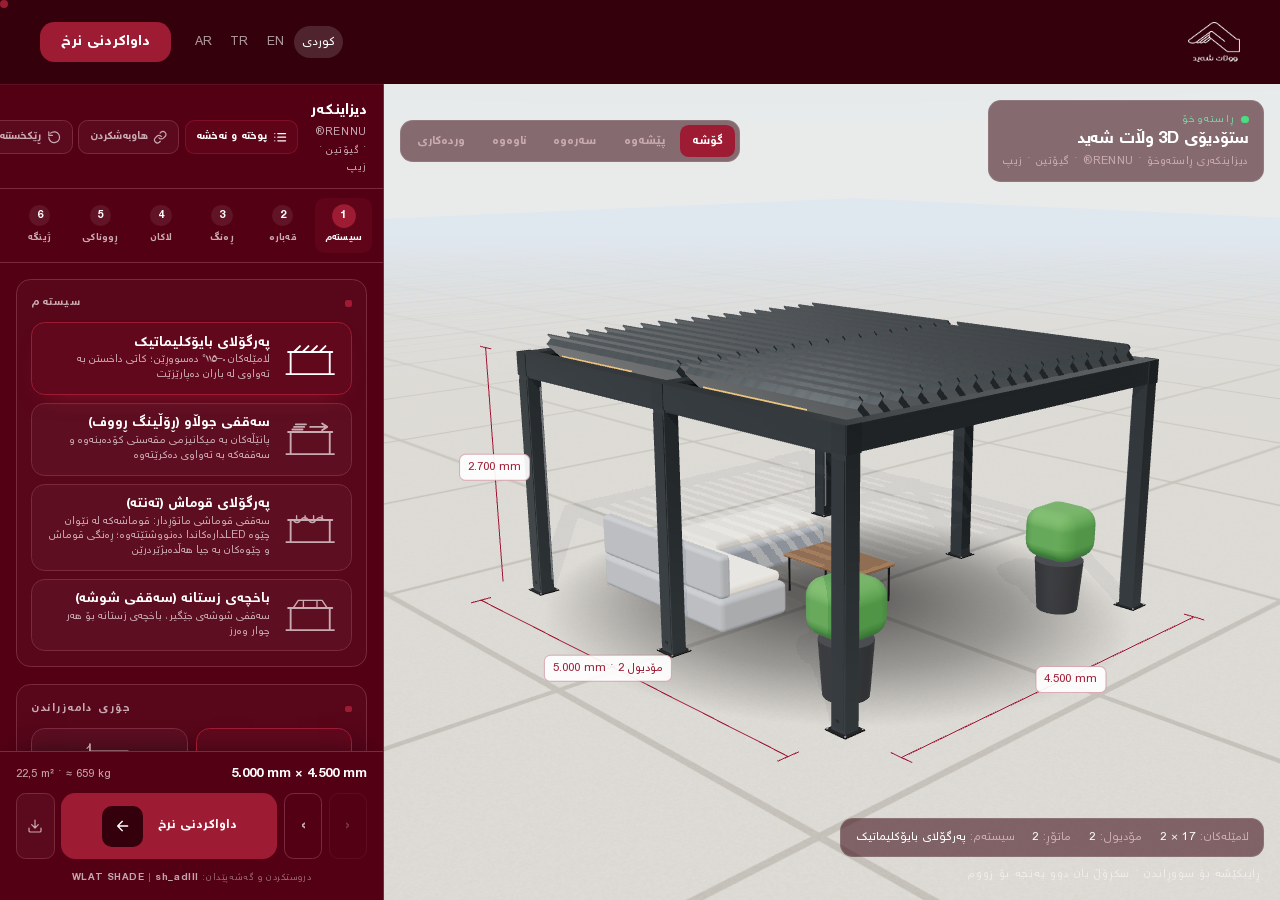
==== 3d-test/index.html @ 134b9c61 "Add /3d-test/, a separate copy of the 3D Studio for trying changes The live studio at /3d/ is left a" ====
<!DOCTYPE html>
<html lang="en" dir="ltr">
    <head>
        <meta charset="utf-8">
        <meta name="viewport" content="width=device-width, initial-scale=1">
        <title>ستۆدیۆی 3D وڵات شەید | WLAT SHADE 3D Studio</title>
        <meta name="description" content="Design your pergola, rolling roof or winter garden live in 3D with WLAT SHADE: choose dimensions, colour and side closures, download the image and request a quote.">
        <meta property="og:type" content="website">
        <meta property="og:site_name" content="WLAT SHADE">
        <meta property="og:title" content="ستۆدیۆی 3D وڵات شەید | WLAT SHADE 3D Studio">
        <meta property="og:description" content="Design your pergola, rolling roof or winter garden live in 3D with WLAT SHADE: choose dimensions, colour and side closures, download the image and request a quote.">
        <meta name="twitter:card" content="summary">
        <link rel="icon" type="image/png" href="./favicon.png">
        <link rel="apple-touch-icon" href="./favicon.png">
        <meta name="robots" content="noindex, nofollow">
        <meta name="theme-color" content="#33000c">
        <script>
            // Language: ?lang= in the URL, then the saved choice, then Kurdish (Sorani) by default.
            (function () {
                var l = null;
                try { l = new URLSearchParams(location.search).get('lang') || localStorage.getItem('shad3d_lang'); } catch (e) {}
                if (['ku', 'en', 'tr', 'ar'].indexOf(l) < 0) l = 'ku';
                window.__lang = l;
                var h = document.documentElement;
                h.lang = { ku: 'ckb', en: 'en', tr: 'tr', ar: 'ar' }[l];
                h.dir = (l === 'ku' || l === 'ar') ? 'rtl' : 'ltr';
            })();
        </script>
        <link rel="preconnect" href="https://fonts.googleapis.com">
        <link rel="preconnect" href="https://fonts.gstatic.com" crossorigin>
        <link rel="stylesheet" href="https://fonts.googleapis.com/css2?family=Vazirmatn:wght@400;500;600;700&amp;display=swap">
        <script>
            document.documentElement.classList.add('js');
            // JS'in ürettiği overlay butonları (lightbox/video) için çeviriler.
            window.uiLabels = {
                "close": "Close",
                "prev": "Previous",
                "next": "Next"
            };
            try {
                if (sessionStorage.getItem('tkn_preloaded'))
                    document.documentElement.classList.add('tkn-seen');
            } catch (e) {}
        </script>
        <link rel="preload" as="style" href="./app-D6Qy8FMo.css"/>
        <link rel="preload" as="style" href="./swiper-BoquALqy.css"/>
        <link rel="modulepreload" as="script" href="./app-Pm6LbogF.js"/>
        <link rel="modulepreload" as="script" href="./motion-B7PB-XZy.js"/>
        <link rel="modulepreload" as="script" href="./swiper-CI083D-Y.js"/>
        <link rel="stylesheet" href="./app-D6Qy8FMo.css" data-navigate-track="reload"/>
        <link rel="stylesheet" href="./swiper-BoquALqy.css" data-navigate-track="reload"/>
        <script type="module" src="./app-Pm6LbogF.js" data-navigate-track="reload"></script>
    </head>
    <body class="antialiased is-app">
        <a href="#main" class="skip-link">Skip to content</a>
        <div class="preloader" aria-hidden="true">
            <div class="preloader__veil"></div>
            <div class="preloader__brand">
                <img src="./logo-white.png" alt="" class="h-12 w-auto" decoding="async" fetchpriority="high">
            </div>
        </div>
        <header class="site-header">
            <div class="container-site">
                <div class="site-header__bar">
                    <a href="./" class="brand flex items-center shrink-0" aria-label="WLAT SHADE">
                        <img src="./logo-white.png" alt="WLAT SHADE" class="h-10 md:h-11 w-auto shrink-0" decoding="async">
                    </a>
                    <div class="flex items-center gap-4">
                        <div class="lang-switch" role="group" aria-label="Language">
                            <a role="button" tabindex="0" data-lang="ku" lang="ckb">کوردی</a>
                            <a role="button" tabindex="0" data-lang="en" lang="en">EN</a>
                            <a role="button" tabindex="0" data-lang="tr" lang="tr">TR</a>
                            <a role="button" tabindex="0" data-lang="ar" lang="ar">AR</a>
                        </div>
                        <a href="https://wa.me/9647701559272" target="_blank" rel="noopener noreferrer" class="btn btn-primary !py-3 !px-5 text-sm whitespace-nowrap" data-magnetic>
                    Request a Quote
                </a>
                    </div>
                </div>
            </div>
        </header>
        <main id="main">
            <section class="studio studio--app dark-section" data-studio3d="studio" data-config='{&quot;labels&quot;:{&quot;system&quot;:&quot;System&quot;,&quot;system_bio&quot;:&quot;Bioclimatic Pergola&quot;,&quot;system_rolling&quot;:&quot;Rolling Roof&quot;,&quot;system_glass&quot;:&quot;Winter Garden (Glass Roof)&quot;,&quot;mount&quot;:&quot;Mounting&quot;,&quot;mount_free&quot;:&quot;Freestanding (4 posts)&quot;,&quot;mount_wall&quot;:&quot;Wall-mounted&quot;,&quot;size&quot;:&quot;Size&quot;,&quot;colour&quot;:&quot;Profile colour (RAL)&quot;,&quot;sides&quot;:&quot;Side closures&quot;,&quot;side_front&quot;:&quot;Front&quot;,&quot;side_back&quot;:&quot;Back&quot;,&quot;side_left&quot;:&quot;Left&quot;,&quot;side_right&quot;:&quot;Right&quot;,&quot;kind_none&quot;:&quot;Open&quot;,&quot;kind_zip&quot;:&quot;Zip screen&quot;,&quot;kind_giy&quot;:&quot;Giyotinyum® Standard&quot;,&quot;kind_giyc&quot;:&quot;Giyotinyum® Wipeable&quot;,&quot;summary_title&quot;:&quot;Project summary and technical drawing&quot;,&quot;on&quot;:&quot;Yes&quot;,&quot;off&quot;:&quot;No&quot;,&quot;modules&quot;:&quot;modules&quot;,&quot;led_perimeter&quot;:&quot;Gutter LED attachment (perimeter / ambient)&quot;,&quot;led_panels&quot;:&quot;Panel edge LED (ceiling)&quot;,&quot;led_posts&quot;:&quot;Post LED (3rd direction)&quot;,&quot;led_giy&quot;:&quot;Giyotinyum top LED&quot;,&quot;led_mode_warm&quot;:&quot;Warm white&quot;,&quot;led_mode_white&quot;:&quot;White&quot;,&quot;led_mode_day&quot;:&quot;Daylight&quot;,&quot;led_mode_rgb&quot;:&quot;RGB cycle&quot;,&quot;led_mode_custom&quot;:&quot;Custom colour&quot;,&quot;comp_post&quot;:&quot;Rennu Column&quot;,&quot;comp_drain&quot;:&quot;hidden water drainage&quot;,&quot;comp_rail&quot;:&quot;Rennu Rail&quot;,&quot;comp_gutter&quot;:&quot;Rennu Gutter + LED attachment&quot;,&quot;comp_panel&quot;:&quot;Rennu Panel&quot;,&quot;comp_panel_sub&quot;:&quot;edge-axis rotation, double skin, edge LED&quot;,&quot;comp_piston&quot;:&quot;Linear piston + T12 timing belt&quot;,&quot;comp_piston_sub&quot;:&quot;95–115° panel angle&quot;,&quot;comp_scissor&quot;:&quot;Scissor linkage + 608 ZZ bearing wheels&quot;,&quot;comp_scissor_sub&quot;:&quot;panels stack on the motor side&quot;,&quot;comp_motor&quot;:&quot;Motor cover · Somfy / Mosel / Cuppon 120 Nm&quot;,&quot;comp_zip&quot;:&quot;Zip screen cassette&quot;,&quot;comp_zip_sub&quot;:&quot;zipped side guides + bottom bar · motorised&quot;,&quot;comp_giy&quot;:&quot;Giyotinyum® Standard&quot;,&quot;comp_giyc&quot;:&quot;Giyotinyum® Wipeable&quot;,&quot;comp_giy_sub&quot;:&quot;inox chain · top motor box · hidden top LED&quot;,&quot;giy_up&quot;:&quot;Stacks at top (standard)&quot;,&quot;giy_down&quot;:&quot;Stacks at bottom (reverse)&quot;,&quot;share_copied&quot;:&quot;Link copied&quot;,&quot;share&quot;:&quot;Share&quot;,&quot;system_pergola&quot;:&quot;Fabric Pergola (Awning)&quot;,&quot;kind_slide&quot;:&quot;Sliding glass&quot;,&quot;panel_sep&quot;:&quot;Separate louvre colour&quot;,&quot;slat_sep&quot;:&quot;Separate batten colour&quot;,&quot;panel_colour&quot;:&quot;Louvre colour (RAL)&quot;,&quot;slat_colour&quot;:&quot;Batten colour (RAL)&quot;,&quot;fabric_colour&quot;:&quot;Fabric colour&quot;,&quot;blades&quot;:&quot;Louvres&quot;,&quot;slats&quot;:&quot;Battens&quot;,&quot;comp_slide&quot;:&quot;Sliding glass system&quot;,&quot;comp_slide_sub&quot;:&quot;multi-track · panels stack to one side&quot;,&quot;comp_slat&quot;:&quot;Thick cornice batten (full LED)&quot;,&quot;comp_slat_sub&quot;:&quot;82 × 60 mm · T10 timing belt · fabric keder&quot;,&quot;comp_fabric&quot;:&quot;Blackout fabric&quot;,&quot;comp_fabric_sub&quot;:&quot;300 g/m² · fire retardant&quot;,&quot;kind_door&quot;:&quot;Glass door&quot;,&quot;comp_door&quot;:&quot;Double-leaf glass door&quot;,&quot;comp_door_sub&quot;:&quot;fixed side lights · opens outward&quot;,&quot;months&quot;:&quot;Jan,Feb,Mar,Apr,May,Jun,Jul,Aug,Sep,Oct,Nov,Dec&quot;,&quot;sun_below&quot;:&quot;below the horizon&quot;,&quot;project_name&quot;:&quot;Project name&quot;,&quot;dims&quot;:&quot;Dimensions&quot;,&quot;area&quot;:&quot;Area&quot;,&quot;plan_title&quot;:&quot;Plan view: tap an edge to cycle open → zip → Giyotinyum → wipeable → sliding glass → glass door; on wide structures each module is set separately.&quot;,&quot;dr_weight&quot;:&quot;Approx. weight&quot;,&quot;dr_same&quot;:&quot;same as frame&quot;,&quot;dr_motor&quot;:&quot;Motor&quot;,&quot;dr_motor_val&quot;:&quot;Somfy / Mosel / Cuppon 120 Nm · remote control&quot;,&quot;dr_plan&quot;:&quot;PLAN · TOP VIEW&quot;,&quot;dr_front&quot;:&quot;FRONT VIEW&quot;,&quot;dr_left&quot;:&quot;LEFT VIEW&quot;,&quot;dr_right&quot;:&quot;RIGHT VIEW&quot;,&quot;dr_project&quot;:&quot;Project&quot;,&quot;dr_date&quot;:&quot;Date&quot;,&quot;dr_code&quot;:&quot;Code&quot;,&quot;dr_note&quot;:&quot;Dimensions in mm. Preliminary design drawing attached to the quotation; not a production drawing.&quot;,&quot;dr_colour_frame&quot;:&quot;Frame colour&quot;,&quot;ctx_lost&quot;:&quot;The 3D view was interrupted; please reload the page.&quot;},&quot;defaults&quot;:{&quot;width&quot;:5,&quot;depth&quot;:4.5,&quot;height&quot;:2.7,&quot;angle&quot;:45},&quot;logo&quot;:&quot;./logo-red.png&quot;,&quot;saveUrl&quot;:&quot;&quot;,&quot;designBase&quot;:&quot;&quot;,&quot;csrf&quot;:&quot;&quot;,&quot;code&quot;:null,&quot;projectName&quot;:null}'>
                <div class="studio__layout">
                    <div class="studio__stage">
                        <div class="studio__canvas" data-studio-canvas data-lenis-prevent></div>
                        <div class="studio__loader" aria-hidden="true">
                            <span class="studio__loader-ring"></span>
                            <span>Preparing the 3D scene…</span>
                        </div>
                        <div class="studio__hud studio__hud--top">
                            <div class="studio__title">
                                <span class="studio__live">
                                    <i></i>Real-time
                                </span>
                                <h1>WLAT SHADE 3D Studio</h1>
                                <p>Live configurator · RENNU® · Giyotinyum® · Zip</p>
                            </div>
                            <div class="studio__views" role="group" aria-label="Kamera">
                                <button type="button" data-view="corner" class="is-active">Corner</button>
                                <button type="button" data-view="front">Front</button>
                                <button type="button" data-view="top">Top</button>
                                <button type="button" data-view="inside">Inside</button>
                                <button type="button" data-view="detail">Detail</button>
                            </div>
                        </div>
                        <div class="studio__hud studio__hud--bottom">
                            <div class="studio__readout mono-data">
                                <span>
                                    <span data-out="blades_label">Louvres</span>: <b data-out="blades">—</b>
                                </span>
                                <span>
                                    modules: <b data-out="modules">—</b>
                                </span>
                                <span>
                                    Motors: <b data-out="motors">—</b>
                                </span>
                                <span>
                                    System: <b data-out="system">—</b>
                                </span>
                            </div>
                            <p class="studio__hint">Drag to rotate · scroll or pinch to zoom</p>
                        </div>
                    </div>
                    <form class="studio__panel panel" data-studio-form data-lenis-prevent onsubmit="return false">
                        <header class="panel__head">
                            <div class="panel__brand">
                                <b>Configurator</b>
                                <span>RENNU® · Giyotinyum® · Zip</span>
                            </div>
                            <div class="panel__tools">
                                <button type="button" class="panel__tool panel__tool--accent" data-summary title="Project summary and technical drawing">
                                    <svg viewBox="0 0 24 24" fill="none" stroke="currentColor" stroke-width="2" stroke-linecap="round" stroke-linejoin="round" aria-hidden="true">
                                        <path d="M8 6h13M8 12h13M8 18h13"/>
                                        <path d="M3 6h.01M3 12h.01M3 18h.01"/>
                                    </svg>
                                    <span>Summary</span>
                                </button>
                                <button type="button" class="panel__tool" data-share title="Share">
                                    <svg viewBox="0 0 24 24" fill="none" stroke="currentColor" stroke-width="2" stroke-linecap="round" stroke-linejoin="round" aria-hidden="true">
                                        <path d="M10 13a5 5 0 0 0 7.5.5l3-3a5 5 0 0 0-7-7l-1.7 1.7"/>
                                        <path d="M14 11a5 5 0 0 0-7.5-.5l-3 3a5 5 0 0 0 7 7l1.7-1.7"/>
                                    </svg>
                                    <span data-share-label>Share</span>
                                </button>
                                <button type="button" class="panel__tool" data-reset title="Reset">
                                    <svg viewBox="0 0 24 24" fill="none" stroke="currentColor" stroke-width="2" stroke-linecap="round" stroke-linejoin="round" aria-hidden="true">
                                        <path d="M3 12a9 9 0 1 0 3-6.7"/>
                                        <path d="M3 3v6h6"/>
                                    </svg>
                                    <span>Reset</span>
                                </button>
                            </div>
                        </header>
                        <nav class="panel__tabs" role="tablist" aria-label="Step">
                            <button type="button" role="tab" data-tab="system" class="is-active" aria-selected="true">
                                <i>1</i>System
                            </button>
                            <button type="button" role="tab" data-tab="size" class="" aria-selected="false">
                                <i>2</i>Size
                            </button>
                            <button type="button" role="tab" data-tab="colour" class="" aria-selected="false">
                                <i>3</i>Colour
                            </button>
                            <button type="button" role="tab" data-tab="sides" class="" aria-selected="false">
                                <i>4</i>Sides
                            </button>
                            <button type="button" role="tab" data-tab="light" class="" aria-selected="false">
                                <i>5</i>Light
                            </button>
                            <button type="button" role="tab" data-tab="scene" class="" aria-selected="false">
                                <i>6</i>Scene
                            </button>
                        </nav>
                        <div class="panel__body" data-lenis-prevent>
                            <section class="panel__tab is-active" data-tab-panel="system">
                                <div class="panel__section">
                                    <h2 class="panel__h">System</h2>
                                    <div class="syscards" role="radiogroup">
                                        <label class="syscard">
                                            <input type="radio" name="system" value="bio" checked>
                                            <svg viewBox="0 0 64 48" fill="none" stroke="currentColor" stroke-width="2.2" stroke-linecap="round" stroke-linejoin="round" aria-hidden="true">
                                                <path d="M4 42h56M9 42V16M55 42V16M6 16h52"/>
                                                <path d="M13 16l7-7M23 16l7-7M33 16l7-7M43 16l7-7"/>
                                            </svg>
                                            <span>
                                                <b>Bioclimatic Pergola</b>
                                                <small>Louvres rotate 0–115°; full rain protection when closed</small>
                                            </span>
                                        </label>
                                        <label class="syscard">
                                            <input type="radio" name="system" value="rolling">
                                            <svg viewBox="0 0 64 48" fill="none" stroke="currentColor" stroke-width="2.2" stroke-linecap="round" stroke-linejoin="round" aria-hidden="true">
                                                <path d="M4 42h56M9 42V16M55 42V16M6 16h52"/>
                                                <path d="M11 13h12M13 10h12M15 7h12"/>
                                                <path d="M32 10h20M46 6l6 4-6 4"/>
                                            </svg>
                                            <span>
                                                <b>Rolling Roof</b>
                                                <small>Panels stack with a scissor linkage, roof opens fully</small>
                                            </span>
                                        </label>
                                        <label class="syscard">
                                            <input type="radio" name="system" value="pergola">
                                            <svg viewBox="0 0 64 48" fill="none" stroke="currentColor" stroke-width="2.2" stroke-linecap="round" stroke-linejoin="round" aria-hidden="true">
                                                <path d="M4 42h56M9 42V16M55 42V16M6 16h52"/>
                                                <path d="M12 16c3 4 6 4 9 0s6-4 9 0 6 4 9 0 6-4 9 0" stroke-width="1.8"/>
                                                <path d="M16 11v5M26 11v5M36 11v5M46 11v5" stroke-width="1.6"/>
                                            </svg>
                                            <span>
                                                <b>Fabric Pergola (Awning)</b>
                                                <small>Motorised fabric roof: the fabric folds between LED cornice battens; fabric and batten colours chosen separately</small>
                                            </span>
                                        </label>
                                        <label class="syscard">
                                            <input type="radio" name="system" value="glass">
                                            <svg viewBox="0 0 64 48" fill="none" stroke="currentColor" stroke-width="2.2" stroke-linecap="round" stroke-linejoin="round" aria-hidden="true">
                                                <path d="M4 42h56M9 42V16M55 42V16M6 16h52"/>
                                                <path d="M12 16l6-9h28l6 9M24 7v9M40 7v9" stroke-width="1.6"/>
                                            </svg>
                                            <span>
                                                <b>Winter Garden (Glass Roof)</b>
                                                <small>Fixed glass roof, four-season winter garden</small>
                                            </span>
                                        </label>
                                    </div>
                                </div>
                                <div class="panel__section">
                                    <h2 class="panel__h">Mounting</h2>
                                    <div class="syscards syscards--2" role="radiogroup">
                                        <label class="syscard">
                                            <input type="radio" name="mount" value="free" checked>
                                            <svg viewBox="0 0 64 48" fill="none" stroke="currentColor" stroke-width="2.2" stroke-linecap="round" aria-hidden="true">
                                                <path d="M6 14h52M10 42V14M22 42V14M42 42V14M54 42V14"/>
                                            </svg>
                                            <span>
                                                <b>Freestanding (4 posts)</b>
                                                <small>Freestanding, 4 posts per module</small>
                                            </span>
                                        </label>
                                        <label class="syscard">
                                            <input type="radio" name="mount" value="wall">
                                            <svg viewBox="0 0 64 48" fill="none" stroke="currentColor" stroke-width="2.2" stroke-linecap="round" aria-hidden="true">
                                                <path d="M6 46V4M6 14h52M24 42V14M54 42V14"/>
                                                <path d="M2 10l4-4M2 20l4-4M2 30l4-4M2 40l4-4" stroke-width="1.4"/>
                                            </svg>
                                            <span>
                                                <b>Wall-mounted</b>
                                                <small>Rear edge fixed to the wall, front posts only</small>
                                            </span>
                                        </label>
                                    </div>
                                </div>
                            </section>
                            <section class="panel__tab" data-tab-panel="size">
                                <div class="panel__section">
                                    <h2 class="panel__h">Quick sizes</h2>
                                    <div class="chips">
                                        <button type="button" class="chip-btn" data-preset="4000x3000">4,0 × 3,0 m</button>
                                        <button type="button" class="chip-btn" data-preset="5000x4000">5,0 × 4,0 m</button>
                                        <button type="button" class="chip-btn" data-preset="6000x4500">6,0 × 4,5 m</button>
                                        <button type="button" class="chip-btn" data-preset="8000x5000">8,0 × 5,0 m</button>
                                        <button type="button" class="chip-btn" data-preset="12000x7000">12,0 × 7,0 m</button>
                                    </div>
                                </div>
                                <div class="panel__section">
                                    <h2 class="panel__h">Dimensions</h2>
                                    <div class="studio__slider">
                                        <div class="studio__slider-head">
                                            <label for="st-width">Width</label>
                                            <span class="studio__num">
                                                <input type="number" data-num="width" min="2000" max="12000" step="10" value="5000" inputmode="numeric" aria-label="Width (mm)">
                                                <i>mm</i>
                                            </span>
                                        </div>
                                        <input type="range" id="st-width" name="width" min="2000" max="12000" step="10" value="5000">
                                        <span class="studio__limits mono-data" aria-hidden="true">
                                            <span>2000</span>
                                            <span>12000</span>
                                        </span>
                                    </div>
                                    <div class="studio__slider">
                                        <div class="studio__slider-head">
                                            <label for="st-depth">Projection</label>
                                            <span class="studio__num">
                                                <input type="number" data-num="depth" min="2000" max="7600" step="10" value="4500" inputmode="numeric" aria-label="Projection (mm)">
                                                <i>mm</i>
                                            </span>
                                        </div>
                                        <input type="range" id="st-depth" name="depth" min="2000" max="7600" step="10" value="4500">
                                        <span class="studio__limits mono-data" aria-hidden="true">
                                            <span>2000</span>
                                            <span>7600</span>
                                        </span>
                                    </div>
                                    <div class="studio__slider">
                                        <div class="studio__slider-head">
                                            <label for="st-height">Height</label>
                                            <span class="studio__num">
                                                <input type="number" data-num="height" min="2200" max="4000" step="10" value="2700" inputmode="numeric" aria-label="Height (mm)">
                                                <i>mm</i>
                                            </span>
                                        </div>
                                        <input type="range" id="st-height" name="height" min="2200" max="4000" step="10" value="2700">
                                        <span class="studio__limits mono-data" aria-hidden="true">
                                            <span>2200</span>
                                            <span>4000</span>
                                        </span>
                                    </div>
                                    <p class="studio__note">Drag or type the size in millimetres; values snap to 10 mm steps. 1 module = max. 4000 mm front; wider sizes add an intermediate rail and post automatically.</p>
                                </div>
                                <div class="panel__section" data-only="bio rolling pergola">
                                    <h2 class="panel__h">Roof</h2>
                                    <div class="studio__slider" data-only="bio">
                                        <div class="studio__slider-head">
                                            <label for="st-angle">Louvre angle</label>
                                            <b class="mono-data text-(--color-brand)" data-out="angle">45°</b>
                                        </div>
                                        <input type="range" id="st-angle" name="angle" min="0" max="115" step="1" value="45">
                                        <span class="studio__limits mono-data" aria-hidden="true">
                                            <span>0°</span>
                                            <span>115°</span>
                                        </span>
                                    </div>
                                    <div class="studio__slider" data-only="rolling pergola" hidden>
                                        <div class="studio__slider-head">
                                            <label for="st-open">Roof opening</label>
                                            <b class="mono-data text-(--color-brand)" data-out="open">35%</b>
                                        </div>
                                        <input type="range" id="st-open" name="open" min="0" max="100" step="1" value="35">
                                        <span class="studio__limits mono-data" aria-hidden="true">
                                            <span>0%</span>
                                            <span>100%</span>
                                        </span>
                                    </div>
                                    <div class="chips">
                                        <button type="button" class="chip-btn" data-roof="open">Open roof</button>
                                        <button type="button" class="chip-btn" data-roof="close">Close roof</button>
                                    </div>
                                </div>
                            </section>
                            <section class="panel__tab" data-tab-panel="colour">
                                <div class="panel__section">
                                    <h2 class="panel__h">
                                        Profile colour (RAL) <b class="mono-data font-normal text-(--color-cloud)" data-out="colour">RAL 7016</b>
                                    </h2>
                                    <div class="swatches swatches--named" role="radiogroup">
                                        <label class="swatch " title="RAL 7016 · Antrasit">
                                            <input type="radio" name="colour" value="RAL 7016" data-hex="#383e42" checked>
                                            <span style="--sw: #383e42"></span>
                                            <small>RAL 7016</small>
                                        </label>
                                        <label class="swatch " title="RAL 9005 · Siyah">
                                            <input type="radio" name="colour" value="RAL 9005" data-hex="#101113">
                                            <span style="--sw: #101113"></span>
                                            <small>RAL 9005</small>
                                        </label>
                                        <label class="swatch " title="RAL 9016 · Beyaz">
                                            <input type="radio" name="colour" value="RAL 9016" data-hex="#f1f0ea">
                                            <span style="--sw: #f1f0ea"></span>
                                            <small>RAL 9016</small>
                                        </label>
                                        <label class="swatch " title="RAL 9006 · Gümüş">
                                            <input type="radio" name="colour" value="RAL 9006" data-hex="#a7aaa9">
                                            <span style="--sw: #a7aaa9"></span>
                                            <small>RAL 9006</small>
                                        </label>
                                        <label class="swatch " title="RAL 7035 · Açık gri">
                                            <input type="radio" name="colour" value="RAL 7035" data-hex="#c9cbc8">
                                            <span style="--sw: #c9cbc8"></span>
                                            <small>RAL 7035</small>
                                        </label>
                                        <label class="swatch " title="RAL 8017 · Kahve">
                                            <input type="radio" name="colour" value="RAL 8017" data-hex="#46322d">
                                            <span style="--sw: #46322d"></span>
                                            <small>RAL 8017</small>
                                        </label>
                                        <label class="swatch " title="RAL 1013 · Krem">
                                            <input type="radio" name="colour" value="RAL 1013" data-hex="#e6dcc6">
                                            <span style="--sw: #e6dcc6"></span>
                                            <small>RAL 1013</small>
                                        </label>
                                        <label class="swatch " title="RAL 6005 · Yeşil">
                                            <input type="radio" name="colour" value="RAL 6005" data-hex="#12452f">
                                            <span style="--sw: #12452f"></span>
                                            <small>RAL 6005</small>
                                        </label>
                                        <label class="swatch " title="RAL 3004 · Bordo">
                                            <input type="radio" name="colour" value="RAL 3004" data-hex="#6c1f26">
                                            <span style="--sw: #6c1f26"></span>
                                            <small>RAL 3004</small>
                                        </label>
                                        <label class="swatch " title="RAL 5010 · Lacivert">
                                            <input type="radio" name="colour" value="RAL 5010" data-hex="#0f2b4e">
                                            <span style="--sw: #0f2b4e"></span>
                                            <small>RAL 5010</small>
                                        </label>
                                        <label class="swatch " title="RAL 7024 · Grafit">
                                            <input type="radio" name="colour" value="RAL 7024" data-hex="#474a51">
                                            <span style="--sw: #474a51"></span>
                                            <small>RAL 7024</small>
                                        </label>
                                        <label class="swatch swatch--wood" title="Ahşap · Ahşap doku">
                                            <input type="radio" name="colour" value="Ahşap" data-hex="#8a5a2b">
                                            <span style="--sw: #8a5a2b"></span>
                                            <small>Ahşap</small>
                                        </label>
                                    </div>
                                    <p class="studio__note">All RAL colours and wood effect are applied as electrostatic powder coating (min. 60 µm).</p>
                                </div>
                                <div class="panel__section" data-only="bio rolling pergola">
                                    <label class="lightrow lightrow--sep">
                                        <svg viewBox="0 0 24 24" fill="none" stroke="currentColor" stroke-width="2" stroke-linecap="round" stroke-linejoin="round" aria-hidden="true">
                                            <rect x="3" y="4" width="18" height="16" rx="2"/>
                                            <path d="M3 10h18M3 15h18"/>
                                        </svg>
                                        <span data-label-panelsep>Separate louvre colour</span>
                                        <span class="toggle">
                                            <input type="checkbox" name="panel_sep">
                                            <i></i>
                                        </span>
                                    </label>
                                    <div class="panel__sub" data-if-panelsep hidden>
                                        <h2 class="panel__h">
                                            <span data-label-panel>Louvre colour (RAL)</span>
                                            <b class="mono-data font-normal text-(--color-cloud)" data-out="panel_colour">RAL 7016</b>
                                        </h2>
                                        <div class="swatches swatches--named" role="radiogroup">
                                            <label class="swatch " title="RAL 7016 · Antrasit">
                                                <input type="radio" name="panel_colour" value="RAL 7016" data-hex="#383e42" checked>
                                                <span style="--sw: #383e42"></span>
                                                <small>RAL 7016</small>
                                            </label>
                                            <label class="swatch " title="RAL 9005 · Siyah">
                                                <input type="radio" name="panel_colour" value="RAL 9005" data-hex="#101113">
                                                <span style="--sw: #101113"></span>
                                                <small>RAL 9005</small>
                                            </label>
                                            <label class="swatch " title="RAL 9016 · Beyaz">
                                                <input type="radio" name="panel_colour" value="RAL 9016" data-hex="#f1f0ea">
                                                <span style="--sw: #f1f0ea"></span>
                                                <small>RAL 9016</small>
                                            </label>
                                            <label class="swatch " title="RAL 9006 · Gümüş">
                                                <input type="radio" name="panel_colour" value="RAL 9006" data-hex="#a7aaa9">
                                                <span style="--sw: #a7aaa9"></span>
                                                <small>RAL 9006</small>
                                            </label>
                                            <label class="swatch " title="RAL 7035 · Açık gri">
                                                <input type="radio" name="panel_colour" value="RAL 7035" data-hex="#c9cbc8">
                                                <span style="--sw: #c9cbc8"></span>
                                                <small>RAL 7035</small>
                                            </label>
                                            <label class="swatch " title="RAL 8017 · Kahve">
                                                <input type="radio" name="panel_colour" value="RAL 8017" data-hex="#46322d">
                                                <span style="--sw: #46322d"></span>
                                                <small>RAL 8017</small>
                                            </label>
                                            <label class="swatch " title="RAL 1013 · Krem">
                                                <input type="radio" name="panel_colour" value="RAL 1013" data-hex="#e6dcc6">
                                                <span style="--sw: #e6dcc6"></span>
                                                <small>RAL 1013</small>
                                            </label>
                                            <label class="swatch " title="RAL 6005 · Yeşil">
                                                <input type="radio" name="panel_colour" value="RAL 6005" data-hex="#12452f">
                                                <span style="--sw: #12452f"></span>
                                                <small>RAL 6005</small>
                                            </label>
                                            <label class="swatch " title="RAL 3004 · Bordo">
                                                <input type="radio" name="panel_colour" value="RAL 3004" data-hex="#6c1f26">
                                                <span style="--sw: #6c1f26"></span>
                                                <small>RAL 3004</small>
                                            </label>
                                            <label class="swatch " title="RAL 5010 · Lacivert">
                                                <input type="radio" name="panel_colour" value="RAL 5010" data-hex="#0f2b4e">
                                                <span style="--sw: #0f2b4e"></span>
                                                <small>RAL 5010</small>
                                            </label>
                                            <label class="swatch " title="RAL 7024 · Grafit">
                                                <input type="radio" name="panel_colour" value="RAL 7024" data-hex="#474a51">
                                                <span style="--sw: #474a51"></span>
                                                <small>RAL 7024</small>
                                            </label>
                                            <label class="swatch swatch--wood" title="Ahşap · Ahşap doku">
                                                <input type="radio" name="panel_colour" value="Ahşap" data-hex="#8a5a2b">
                                                <span style="--sw: #8a5a2b"></span>
                                                <small>Ahşap</small>
                                            </label>
                                        </div>
                                        <p class="studio__note">When on, frame and louvres are coated in different colours, e.g. a black frame with white or cream louvres.</p>
                                    </div>
                                </div>
                                <div class="panel__section" data-only="pergola" hidden>
                                    <h2 class="panel__h">
                                        Fabric colour <b class="mono-data font-normal text-(--color-cloud)" data-out="fabric_colour">Krem</b>
                                    </h2>
                                    <div class="swatches swatches--named swatches--fabric" role="radiogroup">
                                        <label class="swatch" title="Krem">
                                            <input type="radio" name="fabric" value="Krem" data-hex="#e9e1cf" checked>
                                            <span style="--sw: #e9e1cf"></span>
                                            <small>Krem</small>
                                        </label>
                                        <label class="swatch" title="Beyaz">
                                            <input type="radio" name="fabric" value="Beyaz" data-hex="#f3f2ee">
                                            <span style="--sw: #f3f2ee"></span>
                                            <small>Beyaz</small>
                                        </label>
                                        <label class="swatch" title="Bej">
                                            <input type="radio" name="fabric" value="Bej" data-hex="#d8c9a6">
                                            <span style="--sw: #d8c9a6"></span>
                                            <small>Bej</small>
                                        </label>
                                        <label class="swatch" title="Gri">
                                            <input type="radio" name="fabric" value="Gri" data-hex="#a3a7ac">
                                            <span style="--sw: #a3a7ac"></span>
                                            <small>Gri</small>
                                        </label>
                                        <label class="swatch" title="Antrasit">
                                            <input type="radio" name="fabric" value="Antrasit" data-hex="#4b5058">
                                            <span style="--sw: #4b5058"></span>
                                            <small>Antrasit</small>
                                        </label>
                                        <label class="swatch" title="Siyah">
                                            <input type="radio" name="fabric" value="Siyah" data-hex="#202326">
                                            <span style="--sw: #202326"></span>
                                            <small>Siyah</small>
                                        </label>
                                        <label class="swatch" title="Bordo">
                                            <input type="radio" name="fabric" value="Bordo" data-hex="#7b2733">
                                            <span style="--sw: #7b2733"></span>
                                            <small>Bordo</small>
                                        </label>
                                        <label class="swatch" title="Lacivert">
                                            <input type="radio" name="fabric" value="Lacivert" data-hex="#1f3a5f">
                                            <span style="--sw: #1f3a5f"></span>
                                            <small>Lacivert</small>
                                        </label>
                                        <label class="swatch" title="Yeşil">
                                            <input type="radio" name="fabric" value="Yeşil" data-hex="#355f47">
                                            <span style="--sw: #355f47"></span>
                                            <small>Yeşil</small>
                                        </label>
                                        <label class="swatch" title="Kahve">
                                            <input type="radio" name="fabric" value="Kahve" data-hex="#5b4334">
                                            <span style="--sw: #5b4334"></span>
                                            <small>Kahve</small>
                                        </label>
                                    </div>
                                    <p class="studio__note">Blackout fabric: 300 g/m², fire retardant (FR), 2800 mm width; held in the cornice battens by keder.</p>
                                </div>
                            </section>
                            <section class="panel__tab" data-tab-panel="sides">
                                <div class="panel__section">
                                    <h2 class="panel__h">Side closures</h2>
                                    <p class="studio__note !mt-0">Plan view: tap an edge to cycle open → zip → Giyotinyum → wipeable → sliding glass → glass door; on wide structures each module is set separately.</p>
                                    <div class="plan" aria-label="Plan view: tap an edge to cycle open → zip → Giyotinyum → wipeable → sliding glass → glass door; on wide structures each module is set separately.">
                                        <div class="plan__box">
                                            <span data-out="system">—</span>
                                        </div>
                                        <div class="plan__edge plan__edge--back" data-plan-edge="back"></div>
                                        <div class="plan__edge plan__edge--left" data-plan-edge="left"></div>
                                        <div class="plan__edge plan__edge--right" data-plan-edge="right"></div>
                                        <div class="plan__edge plan__edge--front" data-plan-edge="front"></div>
                                    </div>
                                    <div class="plan__legend">
                                        <span class="k-none">Open</span>
                                        <span class="k-zip">Zip screen</span>
                                        <span class="k-giy">Giyotinyum® Standard</span>
                                        <span class="k-giyc">Giyotinyum® Wipeable</span>
                                        <span class="k-slide">Sliding glass</span>
                                        <span class="k-door">Glass door</span>
                                    </div>
                                    <div class="chips mt-2">
                                        <button type="button" class="chip-btn" data-sides-all="zip">All zip</button>
                                        <button type="button" class="chip-btn" data-sides-all="giy">All glass</button>
                                        <button type="button" class="chip-btn" data-sides-all="slide">All sliding glass</button>
                                        <button type="button" class="chip-btn" data-sides-all="none">Remove all</button>
                                    </div>
                                </div>
                                <div class="panel__section" data-if-giy hidden>
                                    <h2 class="panel__h">Guillotine stacking</h2>
                                    <div class="seg-grid seg-grid--2" role="radiogroup">
                                        <label class="seg">
                                            <input type="radio" name="giy_dir" value="up" checked>
                                            <span>Stacks at top (standard)</span>
                                        </label>
                                        <label class="seg">
                                            <input type="radio" name="giy_dir" value="down">
                                            <span>Stacks at bottom (reverse)</span>
                                        </label>
                                    </div>
                                </div>
                                <div class="panel__section" data-if-sides hidden>
                                    <div class="studio__slider">
                                        <div class="studio__slider-head">
                                            <label for="st-side">Closure opening</label>
                                            <b class="mono-data text-(--color-brand)" data-out="side">0%</b>
                                        </div>
                                        <input type="range" id="st-side" name="side_open" min="0" max="100" step="1" value="0">
                                    </div>
                                    <label class="toggle" data-if-giyc hidden>
                                        <input type="checkbox" name="clean">
                                        <i></i>
                                        <span>Cleaning position (pane tilts inward)</span>
                                    </label>
                                </div>
                            </section>
                            <section class="panel__tab" data-tab-panel="light">
                                <div class="panel__section">
                                    <label class="lightrow lightrow--master">
                                        <svg viewBox="0 0 24 24" fill="none" stroke="currentColor" stroke-width="2" stroke-linecap="round" aria-hidden="true">
                                            <path d="M9 18h6M10 21h4M12 3a6 6 0 0 0-4 10.5c.7.6 1 1.3 1 2.5h6c0-1.2.3-1.9 1-2.5A6 6 0 0 0 12 3Z"/>
                                        </svg>
                                        <span>Lights</span>
                                        <span class="toggle">
                                            <input type="checkbox" name="led_master" checked>
                                            <i></i>
                                        </span>
                                    </label>
                                    <h2 class="panel__h mt-3">Scenes</h2>
                                    <div class="chips">
                                        <button type="button" class="chip-btn" data-light-preset="dinner">Dinner</button>
                                        <button type="button" class="chip-btn" data-light-preset="party">Party (RGB)</button>
                                        <button type="button" class="chip-btn" data-light-preset="day">Daytime</button>
                                        <button type="button" class="chip-btn" data-light-preset="off">Lights off</button>
                                    </div>
                                </div>
                                <div class="panel__section">
                                    <h2 class="panel__h">Light zones</h2>
                                    <div class="lightrows">
                                        <label class="lightrow">
                                            <svg viewBox="0 0 24 24" fill="none" stroke="currentColor" stroke-width="2" stroke-linecap="round" aria-hidden="true">
                                                <rect x="3" y="5" width="18" height="14" rx="2"/>
                                                <path d="M3 15h18" stroke-dasharray="2 2"/>
                                            </svg>
                                            <span>Gutter LED attachment (perimeter / ambient)</span>
                                            <span class="toggle">
                                                <input type="checkbox" name="led_perimeter" checked>
                                                <i></i>
                                            </span>
                                        </label>
                                        <label class="lightrow">
                                            <svg viewBox="0 0 24 24" fill="none" stroke="currentColor" stroke-width="2" stroke-linecap="round" aria-hidden="true">
                                                <path d="M4 7h16M4 12h16M4 17h16"/>
                                            </svg>
                                            <span>Panel edge LED (ceiling)</span>
                                            <span class="toggle">
                                                <input type="checkbox" name="led_panels" checked>
                                                <i></i>
                                            </span>
                                        </label>
                                        <label class="lightrow">
                                            <svg viewBox="0 0 24 24" fill="none" stroke="currentColor" stroke-width="2" stroke-linecap="round" aria-hidden="true">
                                                <path d="M8 3v18M16 3v18M5 21h6M13 21h6"/>
                                            </svg>
                                            <span>Post LED (3rd direction)</span>
                                            <span class="toggle">
                                                <input type="checkbox" name="led_posts">
                                                <i></i>
                                            </span>
                                        </label>
                                        <label class="lightrow" data-if-giy hidden>
                                            <svg viewBox="0 0 24 24" fill="none" stroke="currentColor" stroke-width="2" stroke-linecap="round" aria-hidden="true">
                                                <rect x="4" y="3" width="16" height="4" rx="1"/>
                                                <path d="M8 7v14M16 7v14M8 14h8"/>
                                            </svg>
                                            <span>Giyotinyum top LED</span>
                                            <span class="toggle">
                                                <input type="checkbox" name="led_giy" checked>
                                                <i></i>
                                            </span>
                                        </label>
                                    </div>
                                </div>
                                <div class="panel__section">
                                    <h2 class="panel__h">Light mode</h2>
                                    <div class="ledmodes" role="radiogroup">
                                        <label class="ledmode" title="Warm white">
                                            <input type="radio" name="led_mode" value="warm" checked>
                                            <span style="--sw:#ffd38a"></span>
                                            <small>Warm white</small>
                                        </label>
                                        <label class="ledmode" title="White">
                                            <input type="radio" name="led_mode" value="white">
                                            <span style="--sw:#ffffff"></span>
                                            <small>White</small>
                                        </label>
                                        <label class="ledmode" title="Daylight">
                                            <input type="radio" name="led_mode" value="day">
                                            <span style="--sw:#dfeeff"></span>
                                            <small>Daylight</small>
                                        </label>
                                        <label class="ledmode ledmode--rgb" title="RGB cycle">
                                            <input type="radio" name="led_mode" value="rgb">
                                            <span></span>
                                            <small>RGB cycle</small>
                                        </label>
                                        <label class="ledmode" title="Custom colour">
                                            <input type="radio" name="led_mode" value="custom">
                                            <span class="ledmode__custom">
                                                <input type="color" name="led_custom" value="#ff4fd8" aria-label="Custom colour">
                                            </span>
                                            <small>Custom colour</small>
                                        </label>
                                    </div>
                                    <div class="studio__slider mt-3">
                                        <div class="studio__slider-head">
                                            <label for="st-dim">Dimmer</label>
                                            <b class="mono-data text-(--color-brand)" data-out="dim">100%</b>
                                        </div>
                                        <input type="range" id="st-dim" name="led_dim" min="10" max="100" step="1" value="100">
                                    </div>
                                    <p class="studio__note">Catalogue: 12V Samsung silicone LED, single/double/triple-direction ambient lighting, RGB and dimmer control; hidden 24V dimmable top lamp on Giyotinyum.</p>
                                </div>
                            </section>
                            <section class="panel__tab" data-tab-panel="scene">
                                <div class="panel__section">
                                    <h2 class="panel__h">Scene</h2>
                                    <div class="icotoggles">
                                        <label class="icotoggle">
                                            <input type="checkbox" name="night">
                                            <svg viewBox="0 0 24 24" fill="none" stroke="currentColor" stroke-width="2" stroke-linecap="round" aria-hidden="true">
                                                <path d="M21 13A8 8 0 1 1 11 3a6 6 0 0 0 10 10Z"/>
                                            </svg>
                                            <span>Night</span>
                                        </label>
                                        <label class="icotoggle">
                                            <input type="checkbox" name="rain">
                                            <svg viewBox="0 0 24 24" fill="none" stroke="currentColor" stroke-width="2" stroke-linecap="round" aria-hidden="true">
                                                <path d="M7 15a4 4 0 0 1-.5-8A6 6 0 0 1 18 8a3.5 3.5 0 0 1 0 7H7Z"/>
                                                <path d="M8 18l-1 3M12 18l-1 3M16 18l-1 3"/>
                                            </svg>
                                            <span>Rain</span>
                                        </label>
                                        <label class="icotoggle">
                                            <input type="checkbox" name="furniture" checked>
                                            <svg viewBox="0 0 24 24" fill="none" stroke="currentColor" stroke-width="2" stroke-linecap="round" aria-hidden="true">
                                                <path d="M4 12V8a3 3 0 0 1 3-3h10a3 3 0 0 1 3 3v4"/>
                                                <path d="M3 13a2 2 0 0 1 2-2h14a2 2 0 0 1 2 2v5H3v-5ZM5 18v2M19 18v2"/>
                                            </svg>
                                            <span>Furniture</span>
                                        </label>
                                        <label class="icotoggle">
                                            <input type="checkbox" name="env" checked>
                                            <svg viewBox="0 0 24 24" fill="none" stroke="currentColor" stroke-width="2" stroke-linecap="round" stroke-linejoin="round" aria-hidden="true">
                                                <path d="M12 3l4 6h-2l3 5h-3l2 4H8l2-4H7l3-5H8z"/>
                                                <path d="M12 18v3"/>
                                            </svg>
                                            <span>Surroundings</span>
                                        </label>
                                        <label class="icotoggle">
                                            <input type="checkbox" name="dims" checked>
                                            <svg viewBox="0 0 24 24" fill="none" stroke="currentColor" stroke-width="2" stroke-linecap="round" aria-hidden="true">
                                                <path d="M3 17h18M3 14v6M21 14v6M7 17v-2M11 17v-3M15 17v-2M4 7h16"/>
                                            </svg>
                                            <span>Dimension lines</span>
                                        </label>
                                        <label class="icotoggle icotoggle--tech">
                                            <input type="checkbox" name="tech">
                                            <svg viewBox="0 0 24 24" fill="none" stroke="currentColor" stroke-width="2" stroke-linecap="round" stroke-linejoin="round" aria-hidden="true">
                                                <path d="m21 16-9 5-9-5V8l9-5 9 5Z"/>
                                                <path d="m3.3 8.3 8.7 4.9 8.7-4.9M12 13.2V21M12 3v10"/>
                                            </svg>
                                            <span>Technical view</span>
                                        </label>
                                        <label class="icotoggle">
                                            <input type="checkbox" name="autorotate">
                                            <svg viewBox="0 0 24 24" fill="none" stroke="currentColor" stroke-width="2" stroke-linecap="round" aria-hidden="true">
                                                <path d="M3 12a9 9 0 1 0 3-6.7"/>
                                                <path d="M3 3v6h6"/>
                                                <circle cx="12" cy="12" r="2"/>
                                            </svg>
                                            <span>Auto-rotate</span>
                                        </label>
                                    </div>
                                    <p class="studio__note">Edge lines, hidden mechanism (piston, belt, chain, drainage) and part callouts</p>
                                </div>
                                <div class="panel__section">
                                    <label class="lightrow lightrow--sun">
                                        <svg viewBox="0 0 24 24" fill="none" stroke="currentColor" stroke-width="2" stroke-linecap="round" aria-hidden="true">
                                            <circle cx="12" cy="12" r="4"/>
                                            <path d="M12 2v2M12 20v2M4.9 4.9l1.4 1.4M17.7 17.7l1.4 1.4M2 12h2M20 12h2M4.9 19.1l1.4-1.4M17.7 6.3l1.4-1.4"/>
                                        </svg>
                                        <span>Sun and shadow simulation</span>
                                        <span class="toggle">
                                            <input type="checkbox" name="sun">
                                            <i></i>
                                        </span>
                                    </label>
                                    <div class="panel__sub" data-if-sun hidden>
                                        <div class="studio__slider">
                                            <div class="studio__slider-head">
                                                <label for="st-sunh">Time</label>
                                                <b class="mono-data text-(--color-brand)" data-out="sun_hour">14:00</b>
                                            </div>
                                            <input type="range" id="st-sunh" name="sun_hour" min="5" max="21" step="0.5" value="14">
                                        </div>
                                        <div class="studio__slider">
                                            <div class="studio__slider-head">
                                                <label for="st-sunm">Month</label>
                                                <b class="mono-data text-(--color-brand)" data-out="sun_month">—</b>
                                            </div>
                                            <input type="range" id="st-sunm" name="sun_month" min="1" max="12" step="1" value="6">
                                        </div>
                                        <div class="studio__slider">
                                            <div class="studio__slider-head">
                                                <label for="st-north">North direction</label>
                                                <b class="mono-data text-(--color-brand)" data-out="north">0°</b>
                                            </div>
                                            <input type="range" id="st-north" name="north" min="0" max="355" step="5" value="0">
                                        </div>
                                        <label class="studio__select">
                                            <span>Location</span>
                                            <select name="city">
                                                <option value="adana">Adana</option>
                                                <option value="istanbul">İstanbul</option>
                                                <option value="ankara">Ankara</option>
                                                <option value="izmir">İzmir</option>
                                                <option value="antalya">Antalya</option>
                                                <option value="bursa">Bursa</option>
                                                <option value="gaziantep">Gaziantep</option>
                                                <option value="trabzon">Trabzon</option>
                                            </select>
                                        </label>
                                        <p class="studio__note">
                                            0° when the back of the structure faces north; rotate to see the real shadow. Sun elevation / azimuth: <b class="mono-data" data-out="sun_el"></b>
                                        </p>
                                    </div>
                                </div>
                                <div class="panel__section">
                                    <h2 class="panel__h">Corner · Front · Top</h2>
                                    <div class="chips">
                                        <button type="button" class="chip-btn" data-view="corner">Corner</button>
                                        <button type="button" class="chip-btn" data-view="front">Front</button>
                                        <button type="button" class="chip-btn" data-view="top">Top</button>
                                        <button type="button" class="chip-btn" data-view="inside">Inside</button>
                                        <button type="button" class="chip-btn" data-view="detail">Detail</button>
                                    </div>
                                    <p class="studio__note">The model is representative; final dimensions and details are confirmed at the technical design stage.</p>
                                </div>
                            </section>
                        </div>
                        <footer class="panel__foot">
                            <div class="panel__summary mono-data">
                                <b data-out="size">—</b>
                                <span>
                                    <span data-out="area">—</span> · <span data-out="weight">—</span>
                                </span>
                            </div>
                            <div class="panel__foot-actions">
                                <button type="button" class="panel__navbtn" data-tab-prev aria-label="Back">‹</button>
                                <button type="button" class="panel__navbtn" data-tab-next aria-label="Next">›</button>
                                <a href="https://wa.me/9647701559272" class="btn btn-primary btn--chip" target="_blank" rel="noopener noreferrer" data-studio-quote data-product="2">
                                    <span>Request quote</span>
                                    <span class="btn__chip">
                                        <svg viewBox="0 0 24 24" fill="none" stroke="currentColor" stroke-width="2" stroke-linecap="round" stroke-linejoin="round" aria-hidden="true">
                                            <path d="M5 12h14M13 5l7 7-7 7"/>
                                        </svg>
                                    </span>
                                </a>
                                <button type="button" class="panel__tool panel__tool--icon" data-studio-download title="Download image" aria-label="Download image">
                                    <svg viewBox="0 0 24 24" fill="none" stroke="currentColor" stroke-width="1.8" stroke-linecap="round" stroke-linejoin="round" aria-hidden="true">
                                        <path d="M21 15v4a2 2 0 0 1-2 2H5a2 2 0 0 1-2-2v-4M7 10l5 5 5-5M12 15V3"/>
                                    </svg>
                                </button>
                            </div>
                            <a class="panel__credit" href="https://instagram.com/sh_adlll" target="_blank" rel="noopener noreferrer">
                                Built &amp; developed by: <b>sh_adlll</b> | <b>WLAT SHADE</b>
                            </a>
                        </footer>
                    </form>
                </div>
                <div class="studio__sheet" data-sheet hidden>
                    <div class="sheet">
                        <header class="sheet__head">
                            <div>
                                <p class="sheet__eyebrow">Summary</p>
                                <h2>Project summary and technical drawing</h2>
                            </div>
                            <button type="button" class="panel__tool panel__tool--icon" data-sheet-close aria-label="Back">✕</button>
                        </header>
                        <div class="sheet__grid">
                            <div class="sheet__col">
                                <label class="sheet__field">
                                    <span>Project name</span>
                                    <input type="text" name="project_name" maxlength="120" placeholder="e.g. Villa terrace" autocomplete="off">
                                </label>
                                <div class="sheet__rows" data-sheet-list></div>
                                <p class="studio__note">
                                    Code: <b class="mono-data" data-out="design_code">—</b> · Dimensions in mm. Preliminary design drawing attached to the quotation; not a production drawing.
                                </p>
                            </div>
                            <div class="sheet__col">
                                <img class="sheet__img" data-sheet-img alt="" width="640" height="360">
                                <div class="sheet__drawing" data-print-host></div>
                            </div>
                        </div>
                        <footer class="sheet__foot">
                            <button type="button" class="btn btn-primary btn--chip" data-drawing-pdf>
                                <span>Download technical drawing (PDF)</span>
                                <span class="btn__chip">
                                    <svg viewBox="0 0 24 24" fill="none" stroke="currentColor" stroke-width="1.8" stroke-linecap="round" stroke-linejoin="round" aria-hidden="true">
                                        <path d="M21 15v4a2 2 0 0 1-2 2H5a2 2 0 0 1-2-2v-4M7 10l5 5 5-5M12 15V3"/>
                                    </svg>
                                </span>
                            </button>
                            <button type="button" class="panel__tool" data-drawing-print>
                                <span>Print</span>
                            </button>
                            <button type="button" class="panel__tool" data-drawing-png>
                                <span>Download drawing (PNG)</span>
                            </button>
                            <button type="button" class="panel__tool" data-sheet-share>
                                <span>Copy design link</span>
                            </button>
                            <button type="button" class="panel__tool" data-sheet-close>
                                <span>Back</span>
                            </button>
                        </footer>
                    </div>
                </div>
            </section>
        </main>
        <script>
            // Send the configured design to WLAT SHADE on WhatsApp.
            // app-*.js keeps the summary in the link's "message" parameter; WhatsApp reads "text".
            document.addEventListener('click', function (e) {
                var a = e.target.closest && e.target.closest('[data-studio-quote]');
                if (!a) return;
                var msg = '';
                try { msg = new URL(a.href).searchParams.get('message') || ''; } catch (err) {}
                e.preventDefault();
                window.open('https://wa.me/9647701559272' + (msg ? '?text=' + encodeURIComponent(msg) : ''), '_blank', 'noopener');
            }, true);
        </script>
        <script src="./i18n.js"></script>
        <div class="cursor-dot" aria-hidden="true"></div>
    </body>
</html>
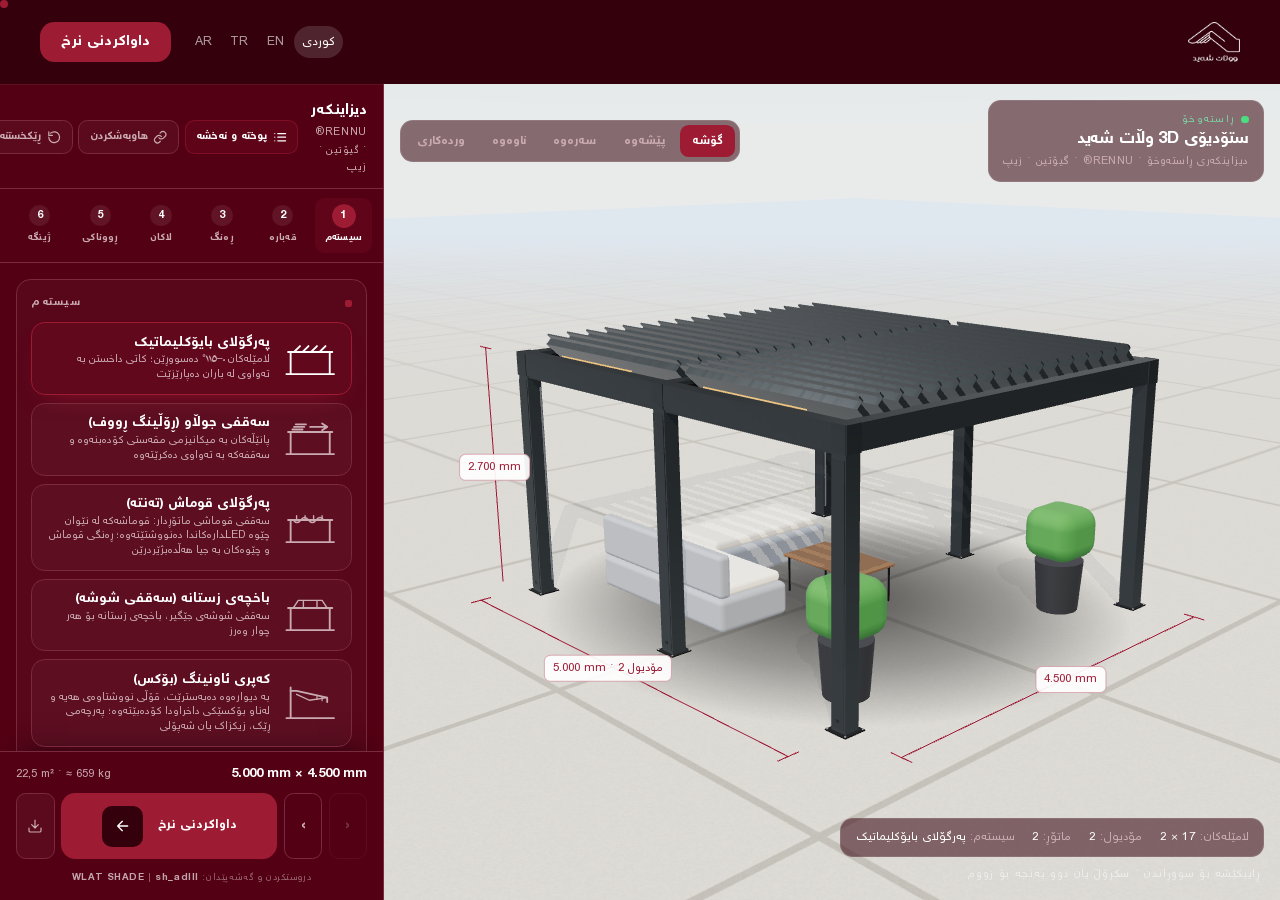
==== commit 0067d42b: "3d-test: roof slope with wedge glazing, tie-rod pergola, cassette and window awnings Test copy only;" ====
--- a/3d-test/index.html
+++ b/3d-test/index.html
@@ -80,7 +80,7 @@
             </div>
         </header>
         <main id="main">
-            <section class="studio studio--app dark-section" data-studio3d="studio" data-config='{&quot;labels&quot;:{&quot;system&quot;:&quot;System&quot;,&quot;system_bio&quot;:&quot;Bioclimatic Pergola&quot;,&quot;system_rolling&quot;:&quot;Rolling Roof&quot;,&quot;system_glass&quot;:&quot;Winter Garden (Glass Roof)&quot;,&quot;mount&quot;:&quot;Mounting&quot;,&quot;mount_free&quot;:&quot;Freestanding (4 posts)&quot;,&quot;mount_wall&quot;:&quot;Wall-mounted&quot;,&quot;size&quot;:&quot;Size&quot;,&quot;colour&quot;:&quot;Profile colour (RAL)&quot;,&quot;sides&quot;:&quot;Side closures&quot;,&quot;side_front&quot;:&quot;Front&quot;,&quot;side_back&quot;:&quot;Back&quot;,&quot;side_left&quot;:&quot;Left&quot;,&quot;side_right&quot;:&quot;Right&quot;,&quot;kind_none&quot;:&quot;Open&quot;,&quot;kind_zip&quot;:&quot;Zip screen&quot;,&quot;kind_giy&quot;:&quot;Giyotinyum® Standard&quot;,&quot;kind_giyc&quot;:&quot;Giyotinyum® Wipeable&quot;,&quot;summary_title&quot;:&quot;Project summary and technical drawing&quot;,&quot;on&quot;:&quot;Yes&quot;,&quot;off&quot;:&quot;No&quot;,&quot;modules&quot;:&quot;modules&quot;,&quot;led_perimeter&quot;:&quot;Gutter LED attachment (perimeter / ambient)&quot;,&quot;led_panels&quot;:&quot;Panel edge LED (ceiling)&quot;,&quot;led_posts&quot;:&quot;Post LED (3rd direction)&quot;,&quot;led_giy&quot;:&quot;Giyotinyum top LED&quot;,&quot;led_mode_warm&quot;:&quot;Warm white&quot;,&quot;led_mode_white&quot;:&quot;White&quot;,&quot;led_mode_day&quot;:&quot;Daylight&quot;,&quot;led_mode_rgb&quot;:&quot;RGB cycle&quot;,&quot;led_mode_custom&quot;:&quot;Custom colour&quot;,&quot;comp_post&quot;:&quot;Rennu Column&quot;,&quot;comp_drain&quot;:&quot;hidden water drainage&quot;,&quot;comp_rail&quot;:&quot;Rennu Rail&quot;,&quot;comp_gutter&quot;:&quot;Rennu Gutter + LED attachment&quot;,&quot;comp_panel&quot;:&quot;Rennu Panel&quot;,&quot;comp_panel_sub&quot;:&quot;edge-axis rotation, double skin, edge LED&quot;,&quot;comp_piston&quot;:&quot;Linear piston + T12 timing belt&quot;,&quot;comp_piston_sub&quot;:&quot;95–115° panel angle&quot;,&quot;comp_scissor&quot;:&quot;Scissor linkage + 608 ZZ bearing wheels&quot;,&quot;comp_scissor_sub&quot;:&quot;panels stack on the motor side&quot;,&quot;comp_motor&quot;:&quot;Motor cover · Somfy / Mosel / Cuppon 120 Nm&quot;,&quot;comp_zip&quot;:&quot;Zip screen cassette&quot;,&quot;comp_zip_sub&quot;:&quot;zipped side guides + bottom bar · motorised&quot;,&quot;comp_giy&quot;:&quot;Giyotinyum® Standard&quot;,&quot;comp_giyc&quot;:&quot;Giyotinyum® Wipeable&quot;,&quot;comp_giy_sub&quot;:&quot;inox chain · top motor box · hidden top LED&quot;,&quot;giy_up&quot;:&quot;Stacks at top (standard)&quot;,&quot;giy_down&quot;:&quot;Stacks at bottom (reverse)&quot;,&quot;share_copied&quot;:&quot;Link copied&quot;,&quot;share&quot;:&quot;Share&quot;,&quot;system_pergola&quot;:&quot;Fabric Pergola (Awning)&quot;,&quot;kind_slide&quot;:&quot;Sliding glass&quot;,&quot;panel_sep&quot;:&quot;Separate louvre colour&quot;,&quot;slat_sep&quot;:&quot;Separate batten colour&quot;,&quot;panel_colour&quot;:&quot;Louvre colour (RAL)&quot;,&quot;slat_colour&quot;:&quot;Batten colour (RAL)&quot;,&quot;fabric_colour&quot;:&quot;Fabric colour&quot;,&quot;blades&quot;:&quot;Louvres&quot;,&quot;slats&quot;:&quot;Battens&quot;,&quot;comp_slide&quot;:&quot;Sliding glass system&quot;,&quot;comp_slide_sub&quot;:&quot;multi-track · panels stack to one side&quot;,&quot;comp_slat&quot;:&quot;Thick cornice batten (full LED)&quot;,&quot;comp_slat_sub&quot;:&quot;82 × 60 mm · T10 timing belt · fabric keder&quot;,&quot;comp_fabric&quot;:&quot;Blackout fabric&quot;,&quot;comp_fabric_sub&quot;:&quot;300 g/m² · fire retardant&quot;,&quot;kind_door&quot;:&quot;Glass door&quot;,&quot;comp_door&quot;:&quot;Double-leaf glass door&quot;,&quot;comp_door_sub&quot;:&quot;fixed side lights · opens outward&quot;,&quot;months&quot;:&quot;Jan,Feb,Mar,Apr,May,Jun,Jul,Aug,Sep,Oct,Nov,Dec&quot;,&quot;sun_below&quot;:&quot;below the horizon&quot;,&quot;project_name&quot;:&quot;Project name&quot;,&quot;dims&quot;:&quot;Dimensions&quot;,&quot;area&quot;:&quot;Area&quot;,&quot;plan_title&quot;:&quot;Plan view: tap an edge to cycle open → zip → Giyotinyum → wipeable → sliding glass → glass door; on wide structures each module is set separately.&quot;,&quot;dr_weight&quot;:&quot;Approx. weight&quot;,&quot;dr_same&quot;:&quot;same as frame&quot;,&quot;dr_motor&quot;:&quot;Motor&quot;,&quot;dr_motor_val&quot;:&quot;Somfy / Mosel / Cuppon 120 Nm · remote control&quot;,&quot;dr_plan&quot;:&quot;PLAN · TOP VIEW&quot;,&quot;dr_front&quot;:&quot;FRONT VIEW&quot;,&quot;dr_left&quot;:&quot;LEFT VIEW&quot;,&quot;dr_right&quot;:&quot;RIGHT VIEW&quot;,&quot;dr_project&quot;:&quot;Project&quot;,&quot;dr_date&quot;:&quot;Date&quot;,&quot;dr_code&quot;:&quot;Code&quot;,&quot;dr_note&quot;:&quot;Dimensions in mm. Preliminary design drawing attached to the quotation; not a production drawing.&quot;,&quot;dr_colour_frame&quot;:&quot;Frame colour&quot;,&quot;ctx_lost&quot;:&quot;The 3D view was interrupted; please reload the page.&quot;},&quot;defaults&quot;:{&quot;width&quot;:5,&quot;depth&quot;:4.5,&quot;height&quot;:2.7,&quot;angle&quot;:45},&quot;logo&quot;:&quot;./logo-red.png&quot;,&quot;saveUrl&quot;:&quot;&quot;,&quot;designBase&quot;:&quot;&quot;,&quot;csrf&quot;:&quot;&quot;,&quot;code&quot;:null,&quot;projectName&quot;:null}'>
+            <section class="studio studio--app dark-section" data-studio3d="studio" data-config='{&quot;labels&quot;:{&quot;system&quot;:&quot;System&quot;,&quot;system_bio&quot;:&quot;Bioclimatic Pergola&quot;,&quot;system_rolling&quot;:&quot;Rolling Roof&quot;,&quot;system_glass&quot;:&quot;Winter Garden (Glass Roof)&quot;,&quot;mount&quot;:&quot;Mounting&quot;,&quot;mount_free&quot;:&quot;Freestanding (4 posts)&quot;,&quot;mount_wall&quot;:&quot;Wall-mounted&quot;,&quot;size&quot;:&quot;Size&quot;,&quot;colour&quot;:&quot;Profile colour (RAL)&quot;,&quot;sides&quot;:&quot;Side closures&quot;,&quot;side_front&quot;:&quot;Front&quot;,&quot;side_back&quot;:&quot;Back&quot;,&quot;side_left&quot;:&quot;Left&quot;,&quot;side_right&quot;:&quot;Right&quot;,&quot;kind_none&quot;:&quot;Open&quot;,&quot;kind_zip&quot;:&quot;Zip screen&quot;,&quot;kind_giy&quot;:&quot;Giyotinyum® Standard&quot;,&quot;kind_giyc&quot;:&quot;Giyotinyum® Wipeable&quot;,&quot;summary_title&quot;:&quot;Project summary and technical drawing&quot;,&quot;on&quot;:&quot;Yes&quot;,&quot;off&quot;:&quot;No&quot;,&quot;modules&quot;:&quot;modules&quot;,&quot;led_perimeter&quot;:&quot;Gutter LED attachment (perimeter / ambient)&quot;,&quot;led_panels&quot;:&quot;Panel edge LED (ceiling)&quot;,&quot;led_posts&quot;:&quot;Post LED (3rd direction)&quot;,&quot;led_giy&quot;:&quot;Giyotinyum top LED&quot;,&quot;led_mode_warm&quot;:&quot;Warm white&quot;,&quot;led_mode_white&quot;:&quot;White&quot;,&quot;led_mode_day&quot;:&quot;Daylight&quot;,&quot;led_mode_rgb&quot;:&quot;RGB cycle&quot;,&quot;led_mode_custom&quot;:&quot;Custom colour&quot;,&quot;comp_post&quot;:&quot;Rennu Column&quot;,&quot;comp_drain&quot;:&quot;hidden water drainage&quot;,&quot;comp_rail&quot;:&quot;Rennu Rail&quot;,&quot;comp_gutter&quot;:&quot;Rennu Gutter + LED attachment&quot;,&quot;comp_panel&quot;:&quot;Rennu Panel&quot;,&quot;comp_panel_sub&quot;:&quot;edge-axis rotation, double skin, edge LED&quot;,&quot;comp_piston&quot;:&quot;Linear piston + T12 timing belt&quot;,&quot;comp_piston_sub&quot;:&quot;95–115° panel angle&quot;,&quot;comp_scissor&quot;:&quot;Scissor linkage + 608 ZZ bearing wheels&quot;,&quot;comp_scissor_sub&quot;:&quot;panels stack on the motor side&quot;,&quot;comp_motor&quot;:&quot;Motor cover · Somfy / Mosel / Cuppon 120 Nm&quot;,&quot;comp_zip&quot;:&quot;Zip screen cassette&quot;,&quot;comp_zip_sub&quot;:&quot;zipped side guides + bottom bar · motorised&quot;,&quot;comp_giy&quot;:&quot;Giyotinyum® Standard&quot;,&quot;comp_giyc&quot;:&quot;Giyotinyum® Wipeable&quot;,&quot;comp_giy_sub&quot;:&quot;inox chain · top motor box · hidden top LED&quot;,&quot;giy_up&quot;:&quot;Stacks at top (standard)&quot;,&quot;giy_down&quot;:&quot;Stacks at bottom (reverse)&quot;,&quot;share_copied&quot;:&quot;Link copied&quot;,&quot;share&quot;:&quot;Share&quot;,&quot;system_pergola&quot;:&quot;Fabric Pergola (Awning)&quot;,&quot;kind_slide&quot;:&quot;Sliding glass&quot;,&quot;panel_sep&quot;:&quot;Separate louvre colour&quot;,&quot;slat_sep&quot;:&quot;Separate batten colour&quot;,&quot;panel_colour&quot;:&quot;Louvre colour (RAL)&quot;,&quot;slat_colour&quot;:&quot;Batten colour (RAL)&quot;,&quot;fabric_colour&quot;:&quot;Fabric colour&quot;,&quot;blades&quot;:&quot;Louvres&quot;,&quot;slats&quot;:&quot;Battens&quot;,&quot;comp_slide&quot;:&quot;Sliding glass system&quot;,&quot;comp_slide_sub&quot;:&quot;multi-track · panels stack to one side&quot;,&quot;comp_slat&quot;:&quot;Thick cornice batten (full LED)&quot;,&quot;comp_slat_sub&quot;:&quot;82 × 60 mm · T10 timing belt · fabric keder&quot;,&quot;comp_fabric&quot;:&quot;Blackout fabric&quot;,&quot;comp_fabric_sub&quot;:&quot;300 g/m² · fire retardant&quot;,&quot;kind_door&quot;:&quot;Glass door&quot;,&quot;comp_door&quot;:&quot;Double-leaf glass door&quot;,&quot;comp_door_sub&quot;:&quot;fixed side lights · opens outward&quot;,&quot;months&quot;:&quot;Jan,Feb,Mar,Apr,May,Jun,Jul,Aug,Sep,Oct,Nov,Dec&quot;,&quot;sun_below&quot;:&quot;below the horizon&quot;,&quot;project_name&quot;:&quot;Project name&quot;,&quot;dims&quot;:&quot;Dimensions&quot;,&quot;area&quot;:&quot;Area&quot;,&quot;plan_title&quot;:&quot;Plan view: tap an edge to cycle open → zip → Giyotinyum → wipeable → sliding glass → glass door; on wide structures each module is set separately.&quot;,&quot;dr_weight&quot;:&quot;Approx. weight&quot;,&quot;dr_same&quot;:&quot;same as frame&quot;,&quot;dr_motor&quot;:&quot;Motor&quot;,&quot;dr_motor_val&quot;:&quot;Somfy / Mosel / Cuppon 120 Nm · remote control&quot;,&quot;dr_plan&quot;:&quot;PLAN · TOP VIEW&quot;,&quot;dr_front&quot;:&quot;FRONT VIEW&quot;,&quot;dr_left&quot;:&quot;LEFT VIEW&quot;,&quot;dr_right&quot;:&quot;RIGHT VIEW&quot;,&quot;dr_project&quot;:&quot;Project&quot;,&quot;dr_date&quot;:&quot;Date&quot;,&quot;dr_code&quot;:&quot;Code&quot;,&quot;dr_note&quot;:&quot;Dimensions in mm. Preliminary design drawing attached to the quotation; not a production drawing.&quot;,&quot;dr_colour_frame&quot;:&quot;Frame colour&quot;,&quot;ctx_lost&quot;:&quot;The 3D view was interrupted; please reload the page.&quot;,&quot;system_awning&quot;:&quot;Cassette Awning (Box)&quot;,&quot;system_winawn&quot;:&quot;Window Awning&quot;,&quot;mount_hang&quot;:&quot;Suspended (tie rods)&quot;,&quot;comp_rod&quot;:&quot;Tie rod&quot;,&quot;comp_rod_sub&quot;:&quot;stainless steel · wall anchor&quot;,&quot;comp_wedge&quot;:&quot;Fixed wedge glazing&quot;,&quot;comp_wedge_sub&quot;:&quot;8 mm tempered glass above the side closure&quot;,&quot;comp_cassette&quot;:&quot;Cassette box&quot;,&quot;comp_cassette_sub&quot;:&quot;full cassette · tubular motor · remote control&quot;,&quot;comp_arm&quot;:&quot;Folding arms&quot;,&quot;comp_arm_sub&quot;:&quot;spring-loaded · stainless cable&quot;,&quot;comp_droparm&quot;:&quot;Drop arms&quot;,&quot;comp_droparm_sub&quot;:&quot;2 arms · swing 0–170°&quot;,&quot;comp_awnfabric&quot;:&quot;Acrylic fabric&quot;,&quot;comp_awnfabric_sub&quot;:&quot;300 g/m² · UV resistant&quot;,&quot;back_height&quot;:&quot;Back height&quot;,&quot;wedge&quot;:&quot;Wedge glazing&quot;,&quot;valance&quot;:&quot;Valance&quot;,&quot;valance_straight&quot;:&quot;Straight&quot;,&quot;valance_zigzag&quot;:&quot;Zigzag&quot;,&quot;valance_wave&quot;:&quot;Wave&quot;,&quot;valance_none&quot;:&quot;No valance&quot;,&quot;projection&quot;:&quot;Projection&quot;,&quot;drop&quot;:&quot;Drop height&quot;,&quot;arms&quot;:&quot;Arms&quot;,&quot;dr_side&quot;:&quot;SIDE VIEW&quot;,&quot;dr_awn_motor&quot;:&quot;Tubular motor · remote control&quot;},&quot;defaults&quot;:{&quot;width&quot;:5,&quot;depth&quot;:4.5,&quot;height&quot;:2.7,&quot;angle&quot;:45},&quot;logo&quot;:&quot;./logo-red.png&quot;,&quot;saveUrl&quot;:&quot;&quot;,&quot;designBase&quot;:&quot;&quot;,&quot;csrf&quot;:&quot;&quot;,&quot;code&quot;:null,&quot;projectName&quot;:null}'>
                 <div class="studio__layout">
                     <div class="studio__stage">
                         <div class="studio__canvas" data-studio-canvas data-lenis-prevent></div>
@@ -162,10 +162,10 @@
                             <button type="button" role="tab" data-tab="colour" class="" aria-selected="false">
                                 <i>3</i>Colour
                             </button>
-                            <button type="button" role="tab" data-tab="sides" class="" aria-selected="false">
+                            <button type="button" role="tab" data-tab="sides" class="" aria-selected="false" data-only="bio rolling pergola glass">
                                 <i>4</i>Sides
                             </button>
-                            <button type="button" role="tab" data-tab="light" class="" aria-selected="false">
+                            <button type="button" role="tab" data-tab="light" class="" aria-selected="false" data-only="bio rolling pergola glass">
                                 <i>5</i>Light
                             </button>
                             <button type="button" role="tab" data-tab="scene" class="" aria-selected="false">
@@ -223,9 +223,35 @@
                                                 <small>Fixed glass roof, four-season winter garden</small>
                                             </span>
                                         </label>
-                                    </div>
-                                </div>
-                                <div class="panel__section">
+                                        <label class="syscard">
+                                            <input type="radio" name="system" value="awning">
+                                            <svg viewBox="0 0 64 48" fill="none" stroke="currentColor" stroke-width="2.2" stroke-linecap="round" stroke-linejoin="round" aria-hidden="true">
+                                                <path d="M4 42h56M9 42V6"/>
+                                                <path d="M9 10h7l36 8v5"/>
+                                                <path d="M16 14l15 7 21-3" stroke-width="1.6"/>
+                                                <path d="M40 15.5v4.5M46 17v4.5" stroke-width="1.4"/>
+                                            </svg>
+                                            <span>
+                                                <b>Cassette Awning (Box)</b>
+                                                <small>Wall-mounted folding-arm awning in a closed cassette; straight, zigzag or wave valance</small>
+                                            </span>
+                                        </label>
+                                        <label class="syscard">
+                                            <input type="radio" name="system" value="winawn">
+                                            <svg viewBox="0 0 64 48" fill="none" stroke="currentColor" stroke-width="2.2" stroke-linecap="round" stroke-linejoin="round" aria-hidden="true">
+                                                <path d="M4 42h56M9 42V6"/>
+                                                <path d="M9 9h6l22 20"/>
+                                                <path d="M9 34l28-5" stroke-width="1.8"/>
+                                                <path d="M13 13v25" stroke-width="1.4"/>
+                                            </svg>
+                                            <span>
+                                                <b>Window Awning</b>
+                                                <small>Cassette with two drop arms; lowers all the way down to cover the glazing</small>
+                                            </span>
+                                        </label>
+                                    </div>
+                                </div>
+                                <div class="panel__section" data-only="bio rolling pergola glass">
                                     <h2 class="panel__h">Mounting</h2>
                                     <div class="syscards syscards--2" role="radiogroup">
                                         <label class="syscard">
@@ -249,11 +275,23 @@
                                                 <small>Rear edge fixed to the wall, front posts only</small>
                                             </span>
                                         </label>
+                                        <label class="syscard" data-only="pergola" hidden>
+                                            <input type="radio" name="mount" value="hang">
+                                            <svg viewBox="0 0 64 48" fill="none" stroke="currentColor" stroke-width="2.2" stroke-linecap="round" aria-hidden="true">
+                                                <path d="M6 46V4M6 24h50"/>
+                                                <path d="M6 7l50 17" stroke-width="1.5"/>
+                                                <path d="M2 10l4-4M2 20l4-4M2 30l4-4M2 40l4-4" stroke-width="1.4"/>
+                                            </svg>
+                                            <span>
+                                                <b>Suspended (tie rods)</b>
+                                                <small>No front posts; hung from the wall with stainless tie rods</small>
+                                            </span>
+                                        </label>
                                     </div>
                                 </div>
                             </section>
                             <section class="panel__tab" data-tab-panel="size">
-                                <div class="panel__section">
+                                <div class="panel__section" data-only="bio rolling pergola glass awning">
                                     <h2 class="panel__h">Quick sizes</h2>
                                     <div class="chips">
                                         <button type="button" class="chip-btn" data-preset="4000x3000">4,0 × 3,0 m</button>
@@ -279,7 +317,7 @@
                                             <span>12000</span>
                                         </span>
                                     </div>
-                                    <div class="studio__slider">
+                                    <div class="studio__slider" data-only="bio rolling pergola glass awning">
                                         <div class="studio__slider-head">
                                             <label for="st-depth">Projection</label>
                                             <span class="studio__num">
@@ -307,9 +345,29 @@
                                             <span>4000</span>
                                         </span>
                                     </div>
-                                    <p class="studio__note">Drag or type the size in millimetres; values snap to 10 mm steps. 1 module = max. 4000 mm front; wider sizes add an intermediate rail and post automatically.</p>
-                                </div>
-                                <div class="panel__section" data-only="bio rolling pergola">
+                                    <div class="studio__slider" data-only="pergola glass" hidden>
+                                        <div class="studio__slider-head">
+                                            <label for="st-back">Back height (slope)</label>
+                                            <span class="studio__num">
+                                                <input type="number" data-x-num="back" min="2700" max="5200" step="10" value="2700" inputmode="numeric" aria-label="Back height (mm)">
+                                                <i>mm</i>
+                                            </span>
+                                        </div>
+                                        <input type="range" id="st-back" data-x-range="back" min="2700" max="5200" step="10" value="2700">
+                                        <span class="studio__limits mono-data" aria-hidden="true">
+                                            <span>2700</span>
+                                            <span>5200</span>
+                                        </span>
+                                    </div>
+                                    <label class="toggle" data-only="pergola glass" hidden>
+                                        <input type="checkbox" data-x-check="wedge" checked>
+                                        <i></i>
+                                        <span>Fixed glass above the side closures (wedge)</span>
+                                    </label>
+                                    <p class="studio__note" data-only="pergola glass" hidden>Raise the back to give the roof a slope. With the option on, sides that have a closure get fixed glass between the closure and the sloped roof.</p>
+                                    <p class="studio__note" data-only="bio rolling pergola glass">Drag or type the size in millimetres; values snap to 10 mm steps. 1 module = max. 4000 mm front; wider sizes add an intermediate rail and post automatically.</p>
+                                </div>
+                                <div class="panel__section" data-only="bio rolling pergola awning winawn">
                                     <h2 class="panel__h">Roof</h2>
                                     <div class="studio__slider" data-only="bio">
                                         <div class="studio__slider-head">
@@ -322,7 +380,7 @@
                                             <span>115°</span>
                                         </span>
                                     </div>
-                                    <div class="studio__slider" data-only="rolling pergola" hidden>
+                                    <div class="studio__slider" data-only="rolling pergola awning winawn" hidden>
                                         <div class="studio__slider-head">
                                             <label for="st-open">Roof opening</label>
                                             <b class="mono-data text-(--color-brand)" data-out="open">35%</b>
@@ -336,6 +394,27 @@
                                     <div class="chips">
                                         <button type="button" class="chip-btn" data-roof="open">Open roof</button>
                                         <button type="button" class="chip-btn" data-roof="close">Close roof</button>
+                                    </div>
+                                </div>
+                                <div class="panel__section" data-only="awning winawn" hidden>
+                                    <h2 class="panel__h">Valance</h2>
+                                    <div class="seg-grid seg-grid--2" role="radiogroup">
+                                        <label class="seg">
+                                            <input type="radio" name="x_valance" value="straight">
+                                            <span>Straight</span>
+                                        </label>
+                                        <label class="seg">
+                                            <input type="radio" name="x_valance" value="zigzag">
+                                            <span>Zigzag</span>
+                                        </label>
+                                        <label class="seg">
+                                            <input type="radio" name="x_valance" value="wave" checked>
+                                            <span>Wave</span>
+                                        </label>
+                                        <label class="seg">
+                                            <input type="radio" name="x_valance" value="none">
+                                            <span>No valance</span>
+                                        </label>
                                     </div>
                                 </div>
                             </section>
@@ -490,7 +569,7 @@
                                         <p class="studio__note">When on, frame and louvres are coated in different colours, e.g. a black frame with white or cream louvres.</p>
                                     </div>
                                 </div>
-                                <div class="panel__section" data-only="pergola" hidden>
+                                <div class="panel__section" data-only="pergola awning winawn" hidden>
                                     <h2 class="panel__h">
                                         Fabric colour <b class="mono-data font-normal text-(--color-cloud)" data-out="fabric_colour">Krem</b>
                                     </h2>
@@ -550,7 +629,8 @@
                                 </div>
                             </section>
                             <section class="panel__tab" data-tab-panel="sides">
-                                <div class="panel__section">
+                                <p class="studio__note" data-only="awning winawn" hidden>Side closures and lighting do not apply to awnings.</p>
+                                <div class="panel__section" data-only="bio rolling pergola glass">
                                     <h2 class="panel__h">Side closures</h2>
                                     <p class="studio__note !mt-0">Plan view: tap an edge to cycle open → zip → Giyotinyum → wipeable → sliding glass → glass door; on wide structures each module is set separately.</p>
                                     <div class="plan" aria-label="Plan view: tap an edge to cycle open → zip → Giyotinyum → wipeable → sliding glass → glass door; on wide structures each module is set separately.">
@@ -577,7 +657,7 @@
                                         <button type="button" class="chip-btn" data-sides-all="none">Remove all</button>
                                     </div>
                                 </div>
-                                <div class="panel__section" data-if-giy hidden>
+                                <div class="panel__section" data-x-notawn data-if-giy hidden>
                                     <h2 class="panel__h">Guillotine stacking</h2>
                                     <div class="seg-grid seg-grid--2" role="radiogroup">
                                         <label class="seg">
@@ -590,7 +670,7 @@
                                         </label>
                                     </div>
                                 </div>
-                                <div class="panel__section" data-if-sides hidden>
+                                <div class="panel__section" data-x-notawn data-if-sides hidden>
                                     <div class="studio__slider">
                                         <div class="studio__slider-head">
                                             <label for="st-side">Closure opening</label>
@@ -606,7 +686,8 @@
                                 </div>
                             </section>
                             <section class="panel__tab" data-tab-panel="light">
-                                <div class="panel__section">
+                                <p class="studio__note" data-only="awning winawn" hidden>Side closures and lighting do not apply to awnings.</p>
+                                <div class="panel__section" data-only="bio rolling pergola glass">
                                     <label class="lightrow lightrow--master">
                                         <svg viewBox="0 0 24 24" fill="none" stroke="currentColor" stroke-width="2" stroke-linecap="round" aria-hidden="true">
                                             <path d="M9 18h6M10 21h4M12 3a6 6 0 0 0-4 10.5c.7.6 1 1.3 1 2.5h6c0-1.2.3-1.9 1-2.5A6 6 0 0 0 12 3Z"/>
@@ -625,7 +706,7 @@
                                         <button type="button" class="chip-btn" data-light-preset="off">Lights off</button>
                                     </div>
                                 </div>
-                                <div class="panel__section">
+                                <div class="panel__section" data-only="bio rolling pergola glass">
                                     <h2 class="panel__h">Light zones</h2>
                                     <div class="lightrows">
                                         <label class="lightrow">
@@ -672,7 +753,7 @@
                                         </label>
                                     </div>
                                 </div>
-                                <div class="panel__section">
+                                <div class="panel__section" data-only="bio rolling pergola glass">
                                     <h2 class="panel__h">Light mode</h2>
                                     <div class="ledmodes" role="radiogroup">
                                         <label class="ledmode" title="Warm white">
@@ -934,6 +1015,7 @@
             }, true);
         </script>
         <script src="./i18n.js"></script>
+        <script src="./studio-extras.js"></script>
         <div class="cursor-dot" aria-hidden="true"></div>
     </body>
 </html>
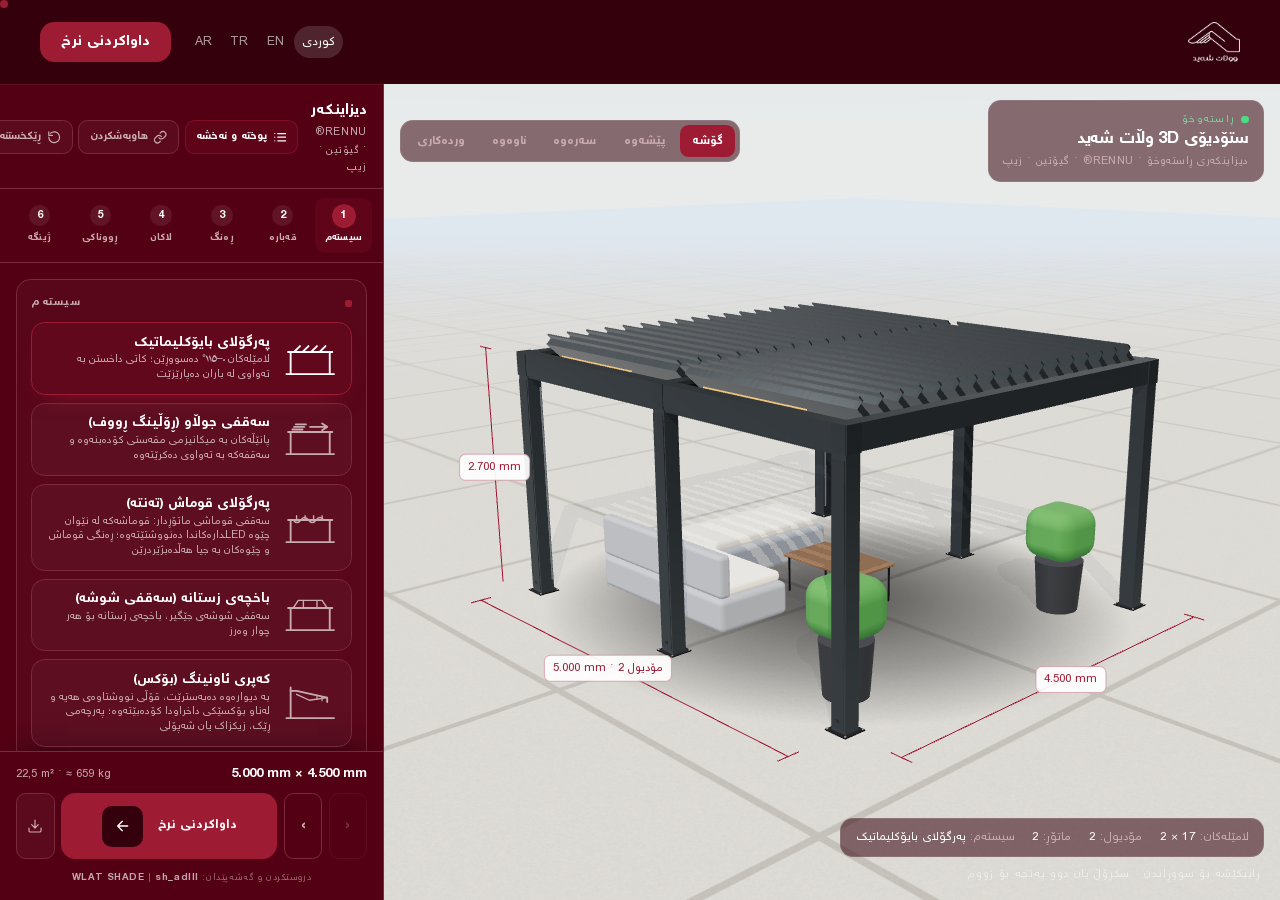
==== commit eaac6059: "3d-test: fabric pergola up to 25 m wide with chosen sections and legs Test copy only. The number of " ====
--- a/3d-test/index.html
+++ b/3d-test/index.html
@@ -80,7 +80,7 @@
             </div>
         </header>
         <main id="main">
-            <section class="studio studio--app dark-section" data-studio3d="studio" data-config='{&quot;labels&quot;:{&quot;system&quot;:&quot;System&quot;,&quot;system_bio&quot;:&quot;Bioclimatic Pergola&quot;,&quot;system_rolling&quot;:&quot;Rolling Roof&quot;,&quot;system_glass&quot;:&quot;Winter Garden (Glass Roof)&quot;,&quot;mount&quot;:&quot;Mounting&quot;,&quot;mount_free&quot;:&quot;Freestanding (4 posts)&quot;,&quot;mount_wall&quot;:&quot;Wall-mounted&quot;,&quot;size&quot;:&quot;Size&quot;,&quot;colour&quot;:&quot;Profile colour (RAL)&quot;,&quot;sides&quot;:&quot;Side closures&quot;,&quot;side_front&quot;:&quot;Front&quot;,&quot;side_back&quot;:&quot;Back&quot;,&quot;side_left&quot;:&quot;Left&quot;,&quot;side_right&quot;:&quot;Right&quot;,&quot;kind_none&quot;:&quot;Open&quot;,&quot;kind_zip&quot;:&quot;Zip screen&quot;,&quot;kind_giy&quot;:&quot;Giyotinyum® Standard&quot;,&quot;kind_giyc&quot;:&quot;Giyotinyum® Wipeable&quot;,&quot;summary_title&quot;:&quot;Project summary and technical drawing&quot;,&quot;on&quot;:&quot;Yes&quot;,&quot;off&quot;:&quot;No&quot;,&quot;modules&quot;:&quot;modules&quot;,&quot;led_perimeter&quot;:&quot;Gutter LED attachment (perimeter / ambient)&quot;,&quot;led_panels&quot;:&quot;Panel edge LED (ceiling)&quot;,&quot;led_posts&quot;:&quot;Post LED (3rd direction)&quot;,&quot;led_giy&quot;:&quot;Giyotinyum top LED&quot;,&quot;led_mode_warm&quot;:&quot;Warm white&quot;,&quot;led_mode_white&quot;:&quot;White&quot;,&quot;led_mode_day&quot;:&quot;Daylight&quot;,&quot;led_mode_rgb&quot;:&quot;RGB cycle&quot;,&quot;led_mode_custom&quot;:&quot;Custom colour&quot;,&quot;comp_post&quot;:&quot;Rennu Column&quot;,&quot;comp_drain&quot;:&quot;hidden water drainage&quot;,&quot;comp_rail&quot;:&quot;Rennu Rail&quot;,&quot;comp_gutter&quot;:&quot;Rennu Gutter + LED attachment&quot;,&quot;comp_panel&quot;:&quot;Rennu Panel&quot;,&quot;comp_panel_sub&quot;:&quot;edge-axis rotation, double skin, edge LED&quot;,&quot;comp_piston&quot;:&quot;Linear piston + T12 timing belt&quot;,&quot;comp_piston_sub&quot;:&quot;95–115° panel angle&quot;,&quot;comp_scissor&quot;:&quot;Scissor linkage + 608 ZZ bearing wheels&quot;,&quot;comp_scissor_sub&quot;:&quot;panels stack on the motor side&quot;,&quot;comp_motor&quot;:&quot;Motor cover · Somfy / Mosel / Cuppon 120 Nm&quot;,&quot;comp_zip&quot;:&quot;Zip screen cassette&quot;,&quot;comp_zip_sub&quot;:&quot;zipped side guides + bottom bar · motorised&quot;,&quot;comp_giy&quot;:&quot;Giyotinyum® Standard&quot;,&quot;comp_giyc&quot;:&quot;Giyotinyum® Wipeable&quot;,&quot;comp_giy_sub&quot;:&quot;inox chain · top motor box · hidden top LED&quot;,&quot;giy_up&quot;:&quot;Stacks at top (standard)&quot;,&quot;giy_down&quot;:&quot;Stacks at bottom (reverse)&quot;,&quot;share_copied&quot;:&quot;Link copied&quot;,&quot;share&quot;:&quot;Share&quot;,&quot;system_pergola&quot;:&quot;Fabric Pergola (Awning)&quot;,&quot;kind_slide&quot;:&quot;Sliding glass&quot;,&quot;panel_sep&quot;:&quot;Separate louvre colour&quot;,&quot;slat_sep&quot;:&quot;Separate batten colour&quot;,&quot;panel_colour&quot;:&quot;Louvre colour (RAL)&quot;,&quot;slat_colour&quot;:&quot;Batten colour (RAL)&quot;,&quot;fabric_colour&quot;:&quot;Fabric colour&quot;,&quot;blades&quot;:&quot;Louvres&quot;,&quot;slats&quot;:&quot;Battens&quot;,&quot;comp_slide&quot;:&quot;Sliding glass system&quot;,&quot;comp_slide_sub&quot;:&quot;multi-track · panels stack to one side&quot;,&quot;comp_slat&quot;:&quot;Thick cornice batten (full LED)&quot;,&quot;comp_slat_sub&quot;:&quot;82 × 60 mm · T10 timing belt · fabric keder&quot;,&quot;comp_fabric&quot;:&quot;Blackout fabric&quot;,&quot;comp_fabric_sub&quot;:&quot;300 g/m² · fire retardant&quot;,&quot;kind_door&quot;:&quot;Glass door&quot;,&quot;comp_door&quot;:&quot;Double-leaf glass door&quot;,&quot;comp_door_sub&quot;:&quot;fixed side lights · opens outward&quot;,&quot;months&quot;:&quot;Jan,Feb,Mar,Apr,May,Jun,Jul,Aug,Sep,Oct,Nov,Dec&quot;,&quot;sun_below&quot;:&quot;below the horizon&quot;,&quot;project_name&quot;:&quot;Project name&quot;,&quot;dims&quot;:&quot;Dimensions&quot;,&quot;area&quot;:&quot;Area&quot;,&quot;plan_title&quot;:&quot;Plan view: tap an edge to cycle open → zip → Giyotinyum → wipeable → sliding glass → glass door; on wide structures each module is set separately.&quot;,&quot;dr_weight&quot;:&quot;Approx. weight&quot;,&quot;dr_same&quot;:&quot;same as frame&quot;,&quot;dr_motor&quot;:&quot;Motor&quot;,&quot;dr_motor_val&quot;:&quot;Somfy / Mosel / Cuppon 120 Nm · remote control&quot;,&quot;dr_plan&quot;:&quot;PLAN · TOP VIEW&quot;,&quot;dr_front&quot;:&quot;FRONT VIEW&quot;,&quot;dr_left&quot;:&quot;LEFT VIEW&quot;,&quot;dr_right&quot;:&quot;RIGHT VIEW&quot;,&quot;dr_project&quot;:&quot;Project&quot;,&quot;dr_date&quot;:&quot;Date&quot;,&quot;dr_code&quot;:&quot;Code&quot;,&quot;dr_note&quot;:&quot;Dimensions in mm. Preliminary design drawing attached to the quotation; not a production drawing.&quot;,&quot;dr_colour_frame&quot;:&quot;Frame colour&quot;,&quot;ctx_lost&quot;:&quot;The 3D view was interrupted; please reload the page.&quot;,&quot;system_awning&quot;:&quot;Cassette Awning (Box)&quot;,&quot;system_winawn&quot;:&quot;Window Awning&quot;,&quot;mount_hang&quot;:&quot;Suspended (tie rods)&quot;,&quot;comp_rod&quot;:&quot;Tie rod&quot;,&quot;comp_rod_sub&quot;:&quot;stainless steel · wall anchor&quot;,&quot;comp_wedge&quot;:&quot;Fixed wedge glazing&quot;,&quot;comp_wedge_sub&quot;:&quot;8 mm tempered glass above the side closure&quot;,&quot;comp_cassette&quot;:&quot;Cassette box&quot;,&quot;comp_cassette_sub&quot;:&quot;full cassette · tubular motor · remote control&quot;,&quot;comp_arm&quot;:&quot;Folding arms&quot;,&quot;comp_arm_sub&quot;:&quot;spring-loaded · stainless cable&quot;,&quot;comp_droparm&quot;:&quot;Drop arms&quot;,&quot;comp_droparm_sub&quot;:&quot;2 arms · swing 0–170°&quot;,&quot;comp_awnfabric&quot;:&quot;Acrylic fabric&quot;,&quot;comp_awnfabric_sub&quot;:&quot;300 g/m² · UV resistant&quot;,&quot;back_height&quot;:&quot;Back height&quot;,&quot;wedge&quot;:&quot;Wedge glazing&quot;,&quot;valance&quot;:&quot;Valance&quot;,&quot;valance_straight&quot;:&quot;Straight&quot;,&quot;valance_zigzag&quot;:&quot;Zigzag&quot;,&quot;valance_wave&quot;:&quot;Wave&quot;,&quot;valance_none&quot;:&quot;No valance&quot;,&quot;projection&quot;:&quot;Projection&quot;,&quot;drop&quot;:&quot;Drop height&quot;,&quot;arms&quot;:&quot;Arms&quot;,&quot;dr_side&quot;:&quot;SIDE VIEW&quot;,&quot;dr_awn_motor&quot;:&quot;Tubular motor · remote control&quot;},&quot;defaults&quot;:{&quot;width&quot;:5,&quot;depth&quot;:4.5,&quot;height&quot;:2.7,&quot;angle&quot;:45},&quot;logo&quot;:&quot;./logo-red.png&quot;,&quot;saveUrl&quot;:&quot;&quot;,&quot;designBase&quot;:&quot;&quot;,&quot;csrf&quot;:&quot;&quot;,&quot;code&quot;:null,&quot;projectName&quot;:null}'>
+            <section class="studio studio--app dark-section" data-studio3d="studio" data-config='{&quot;labels&quot;:{&quot;system&quot;:&quot;System&quot;,&quot;system_bio&quot;:&quot;Bioclimatic Pergola&quot;,&quot;system_rolling&quot;:&quot;Rolling Roof&quot;,&quot;system_glass&quot;:&quot;Winter Garden (Glass Roof)&quot;,&quot;mount&quot;:&quot;Mounting&quot;,&quot;mount_free&quot;:&quot;Freestanding (4 posts)&quot;,&quot;mount_wall&quot;:&quot;Wall-mounted&quot;,&quot;size&quot;:&quot;Size&quot;,&quot;colour&quot;:&quot;Profile colour (RAL)&quot;,&quot;sides&quot;:&quot;Side closures&quot;,&quot;side_front&quot;:&quot;Front&quot;,&quot;side_back&quot;:&quot;Back&quot;,&quot;side_left&quot;:&quot;Left&quot;,&quot;side_right&quot;:&quot;Right&quot;,&quot;kind_none&quot;:&quot;Open&quot;,&quot;kind_zip&quot;:&quot;Zip screen&quot;,&quot;kind_giy&quot;:&quot;Giyotinyum® Standard&quot;,&quot;kind_giyc&quot;:&quot;Giyotinyum® Wipeable&quot;,&quot;summary_title&quot;:&quot;Project summary and technical drawing&quot;,&quot;on&quot;:&quot;Yes&quot;,&quot;off&quot;:&quot;No&quot;,&quot;modules&quot;:&quot;modules&quot;,&quot;led_perimeter&quot;:&quot;Gutter LED attachment (perimeter / ambient)&quot;,&quot;led_panels&quot;:&quot;Panel edge LED (ceiling)&quot;,&quot;led_posts&quot;:&quot;Post LED (3rd direction)&quot;,&quot;led_giy&quot;:&quot;Giyotinyum top LED&quot;,&quot;led_mode_warm&quot;:&quot;Warm white&quot;,&quot;led_mode_white&quot;:&quot;White&quot;,&quot;led_mode_day&quot;:&quot;Daylight&quot;,&quot;led_mode_rgb&quot;:&quot;RGB cycle&quot;,&quot;led_mode_custom&quot;:&quot;Custom colour&quot;,&quot;comp_post&quot;:&quot;Rennu Column&quot;,&quot;comp_drain&quot;:&quot;hidden water drainage&quot;,&quot;comp_rail&quot;:&quot;Rennu Rail&quot;,&quot;comp_gutter&quot;:&quot;Rennu Gutter + LED attachment&quot;,&quot;comp_panel&quot;:&quot;Rennu Panel&quot;,&quot;comp_panel_sub&quot;:&quot;edge-axis rotation, double skin, edge LED&quot;,&quot;comp_piston&quot;:&quot;Linear piston + T12 timing belt&quot;,&quot;comp_piston_sub&quot;:&quot;95–115° panel angle&quot;,&quot;comp_scissor&quot;:&quot;Scissor linkage + 608 ZZ bearing wheels&quot;,&quot;comp_scissor_sub&quot;:&quot;panels stack on the motor side&quot;,&quot;comp_motor&quot;:&quot;Motor cover · Somfy / Mosel / Cuppon 120 Nm&quot;,&quot;comp_zip&quot;:&quot;Zip screen cassette&quot;,&quot;comp_zip_sub&quot;:&quot;zipped side guides + bottom bar · motorised&quot;,&quot;comp_giy&quot;:&quot;Giyotinyum® Standard&quot;,&quot;comp_giyc&quot;:&quot;Giyotinyum® Wipeable&quot;,&quot;comp_giy_sub&quot;:&quot;inox chain · top motor box · hidden top LED&quot;,&quot;giy_up&quot;:&quot;Stacks at top (standard)&quot;,&quot;giy_down&quot;:&quot;Stacks at bottom (reverse)&quot;,&quot;share_copied&quot;:&quot;Link copied&quot;,&quot;share&quot;:&quot;Share&quot;,&quot;system_pergola&quot;:&quot;Fabric Pergola (Awning)&quot;,&quot;kind_slide&quot;:&quot;Sliding glass&quot;,&quot;panel_sep&quot;:&quot;Separate louvre colour&quot;,&quot;slat_sep&quot;:&quot;Separate batten colour&quot;,&quot;panel_colour&quot;:&quot;Louvre colour (RAL)&quot;,&quot;slat_colour&quot;:&quot;Batten colour (RAL)&quot;,&quot;fabric_colour&quot;:&quot;Fabric colour&quot;,&quot;blades&quot;:&quot;Louvres&quot;,&quot;slats&quot;:&quot;Battens&quot;,&quot;comp_slide&quot;:&quot;Sliding glass system&quot;,&quot;comp_slide_sub&quot;:&quot;multi-track · panels stack to one side&quot;,&quot;comp_slat&quot;:&quot;Thick cornice batten (full LED)&quot;,&quot;comp_slat_sub&quot;:&quot;82 × 60 mm · T10 timing belt · fabric keder&quot;,&quot;comp_fabric&quot;:&quot;Blackout fabric&quot;,&quot;comp_fabric_sub&quot;:&quot;300 g/m² · fire retardant&quot;,&quot;kind_door&quot;:&quot;Glass door&quot;,&quot;comp_door&quot;:&quot;Double-leaf glass door&quot;,&quot;comp_door_sub&quot;:&quot;fixed side lights · opens outward&quot;,&quot;months&quot;:&quot;Jan,Feb,Mar,Apr,May,Jun,Jul,Aug,Sep,Oct,Nov,Dec&quot;,&quot;sun_below&quot;:&quot;below the horizon&quot;,&quot;project_name&quot;:&quot;Project name&quot;,&quot;dims&quot;:&quot;Dimensions&quot;,&quot;area&quot;:&quot;Area&quot;,&quot;plan_title&quot;:&quot;Plan view: tap an edge to cycle open → zip → Giyotinyum → wipeable → sliding glass → glass door; on wide structures each module is set separately.&quot;,&quot;dr_weight&quot;:&quot;Approx. weight&quot;,&quot;dr_same&quot;:&quot;same as frame&quot;,&quot;dr_motor&quot;:&quot;Motor&quot;,&quot;dr_motor_val&quot;:&quot;Somfy / Mosel / Cuppon 120 Nm · remote control&quot;,&quot;dr_plan&quot;:&quot;PLAN · TOP VIEW&quot;,&quot;dr_front&quot;:&quot;FRONT VIEW&quot;,&quot;dr_left&quot;:&quot;LEFT VIEW&quot;,&quot;dr_right&quot;:&quot;RIGHT VIEW&quot;,&quot;dr_project&quot;:&quot;Project&quot;,&quot;dr_date&quot;:&quot;Date&quot;,&quot;dr_code&quot;:&quot;Code&quot;,&quot;dr_note&quot;:&quot;Dimensions in mm. Preliminary design drawing attached to the quotation; not a production drawing.&quot;,&quot;dr_colour_frame&quot;:&quot;Frame colour&quot;,&quot;ctx_lost&quot;:&quot;The 3D view was interrupted; please reload the page.&quot;,&quot;system_awning&quot;:&quot;Cassette Awning (Box)&quot;,&quot;system_winawn&quot;:&quot;Window Awning&quot;,&quot;mount_hang&quot;:&quot;Suspended (tie rods)&quot;,&quot;comp_rod&quot;:&quot;Tie rod&quot;,&quot;comp_rod_sub&quot;:&quot;stainless steel · wall anchor&quot;,&quot;comp_wedge&quot;:&quot;Fixed wedge glazing&quot;,&quot;comp_wedge_sub&quot;:&quot;8 mm tempered glass above the side closure&quot;,&quot;comp_cassette&quot;:&quot;Cassette box&quot;,&quot;comp_cassette_sub&quot;:&quot;full cassette · tubular motor · remote control&quot;,&quot;comp_arm&quot;:&quot;Folding arms&quot;,&quot;comp_arm_sub&quot;:&quot;spring-loaded · stainless cable&quot;,&quot;comp_droparm&quot;:&quot;Drop arms&quot;,&quot;comp_droparm_sub&quot;:&quot;2 arms · swing 0–170°&quot;,&quot;comp_awnfabric&quot;:&quot;Acrylic fabric&quot;,&quot;comp_awnfabric_sub&quot;:&quot;300 g/m² · UV resistant&quot;,&quot;back_height&quot;:&quot;Back height&quot;,&quot;wedge&quot;:&quot;Wedge glazing&quot;,&quot;valance&quot;:&quot;Valance&quot;,&quot;valance_straight&quot;:&quot;Straight&quot;,&quot;valance_zigzag&quot;:&quot;Zigzag&quot;,&quot;valance_wave&quot;:&quot;Wave&quot;,&quot;valance_none&quot;:&quot;No valance&quot;,&quot;projection&quot;:&quot;Projection&quot;,&quot;drop&quot;:&quot;Drop height&quot;,&quot;arms&quot;:&quot;Arms&quot;,&quot;dr_side&quot;:&quot;SIDE VIEW&quot;,&quot;dr_awn_motor&quot;:&quot;Tubular motor · remote control&quot;,&quot;posts&quot;:&quot;Legs&quot;},&quot;defaults&quot;:{&quot;width&quot;:5,&quot;depth&quot;:4.5,&quot;height&quot;:2.7,&quot;angle&quot;:45},&quot;logo&quot;:&quot;./logo-red.png&quot;,&quot;saveUrl&quot;:&quot;&quot;,&quot;designBase&quot;:&quot;&quot;,&quot;csrf&quot;:&quot;&quot;,&quot;code&quot;:null,&quot;projectName&quot;:null}'>
                 <div class="studio__layout">
                     <div class="studio__stage">
                         <div class="studio__canvas" data-studio-canvas data-lenis-prevent></div>
@@ -367,6 +367,36 @@
                                     <p class="studio__note" data-only="pergola glass" hidden>Raise the back to give the roof a slope. With the option on, sides that have a closure get fixed glass between the closure and the sloped roof.</p>
                                     <p class="studio__note" data-only="bio rolling pergola glass">Drag or type the size in millimetres; values snap to 10 mm steps. 1 module = max. 4000 mm front; wider sizes add an intermediate rail and post automatically.</p>
                                 </div>
+                                <div class="panel__section" data-only="pergola" hidden>
+                                    <h2 class="panel__h">Sections and legs</h2>
+                                    <div class="studio__slider">
+                                        <div class="studio__slider-head">
+                                            <label for="st-mods">Sections (rails)</label>
+                                            <b class="mono-data text-(--color-brand)" data-x-out="mods">2</b>
+                                        </div>
+                                        <input type="range" id="st-mods" data-x-range="mods" min="1" max="16" step="1" value="2">
+                                        <span class="studio__limits mono-data" aria-hidden="true">
+                                            <span>1</span>
+                                            <span>16</span>
+                                        </span>
+                                    </div>
+                                    <div class="studio__slider">
+                                        <div class="studio__slider-head">
+                                            <label for="st-legs">Legs in the front row</label>
+                                            <b class="mono-data text-(--color-brand)" data-x-out="legs">3</b>
+                                        </div>
+                                        <input type="range" id="st-legs" data-x-range="legs" min="2" max="3" step="1" value="3">
+                                        <span class="studio__limits mono-data" aria-hidden="true">
+                                            <span>2</span>
+                                            <span>3</span>
+                                        </span>
+                                    </div>
+                                    <div class="chips">
+                                        <button type="button" class="chip-btn" data-x-auto>Automatic</button>
+                                    </div>
+                                    <p class="studio__note">Total legs: <b class="mono-data" data-x-out="legs_total">6</b></p>
+                                    <p class="studio__note">Each section has its own rail and motor. Legs always stand under a rail; a wall-mounted pergola has the front row only, a freestanding one has a front and a back row.</p>
+                                </div>
                                 <div class="panel__section" data-only="bio rolling pergola awning winawn">
                                     <h2 class="panel__h">Roof</h2>
                                     <div class="studio__slider" data-only="bio">
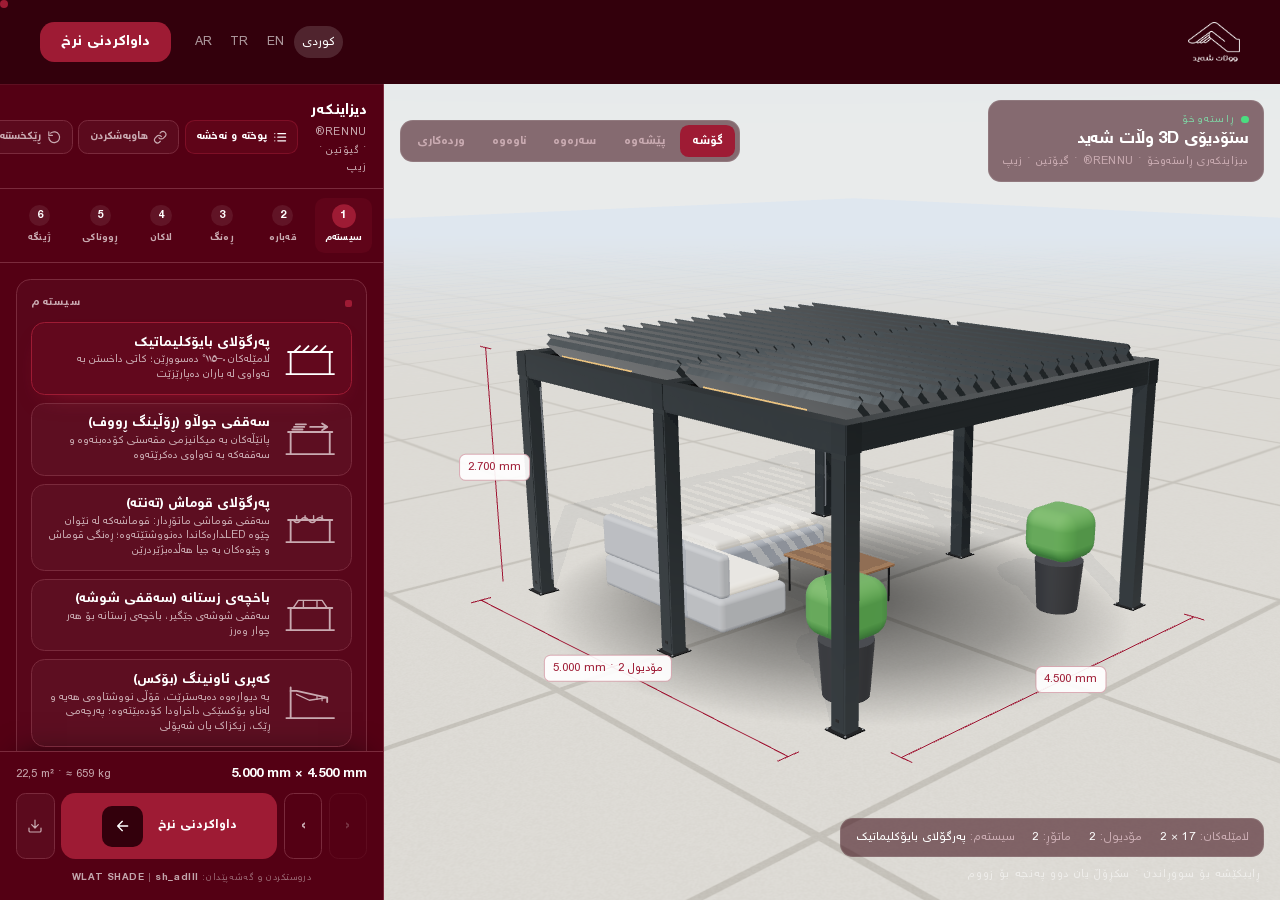
==== commit 0c2fa7ab: "3d-test: fabric pergola length up to 25 m with automatic middle leg rows Test copy only. Past 8 m of" ====
--- a/3d-test/index.html
+++ b/3d-test/index.html
@@ -395,6 +395,7 @@
                                         <button type="button" class="chip-btn" data-x-auto>Automatic</button>
                                     </div>
                                     <p class="studio__note">Total legs: <b class="mono-data" data-x-out="legs_total">6</b></p>
+                                    <p class="studio__note">When the pergola is longer than 8 m, middle rows of legs are added automatically, one row for about every 7 m.</p>
                                     <p class="studio__note">Each section has its own rail and motor. Legs always stand under a rail; a wall-mounted pergola has the front row only, a freestanding one has a front and a back row.</p>
                                 </div>
                                 <div class="panel__section" data-only="bio rolling pergola awning winawn">
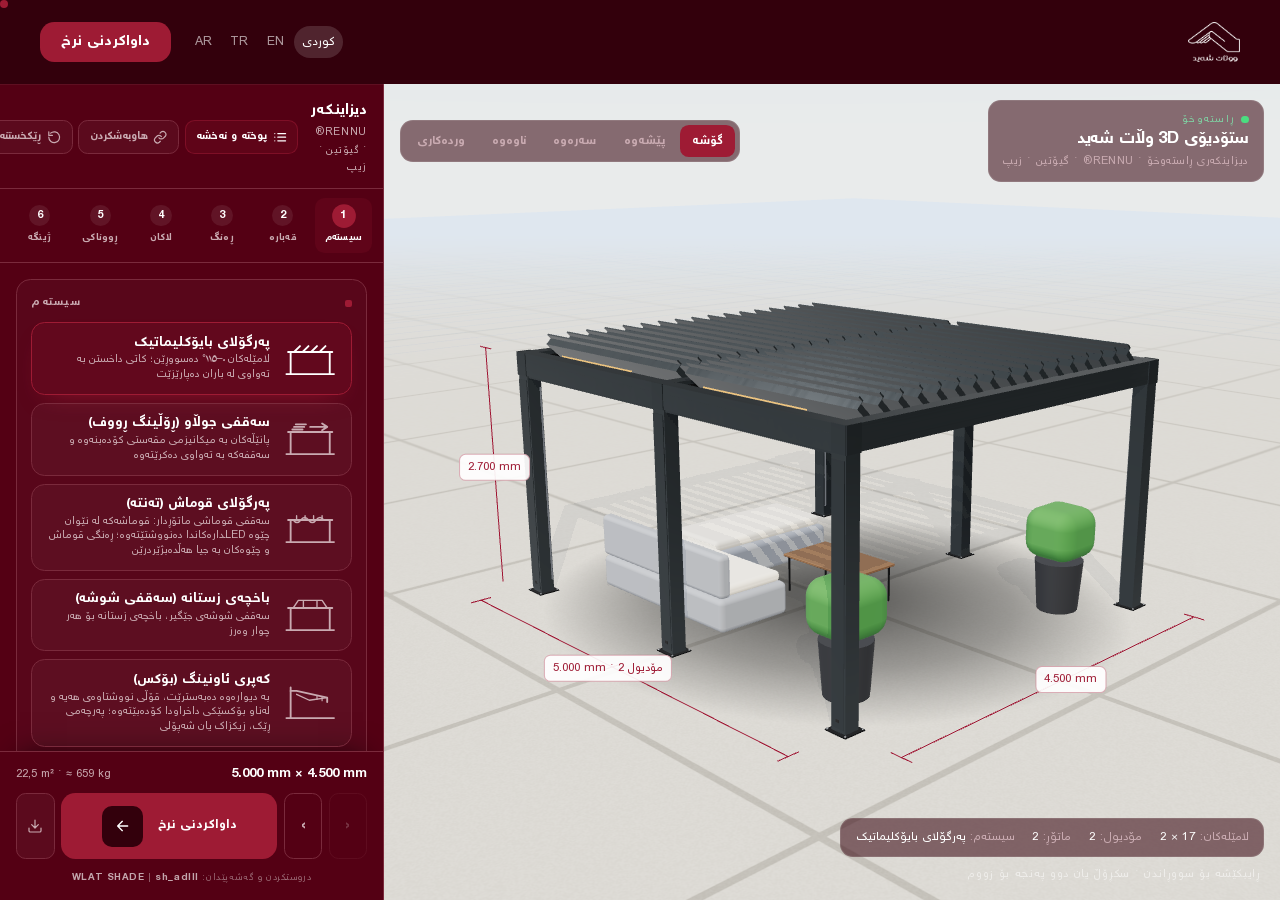
==== commit 4cfa908c: "3d-test: drop the automatic middle leg rows on long pergolas Test copy only. A long fabric pergola k" ====
--- a/3d-test/index.html
+++ b/3d-test/index.html
@@ -395,7 +395,6 @@
                                         <button type="button" class="chip-btn" data-x-auto>Automatic</button>
                                     </div>
                                     <p class="studio__note">Total legs: <b class="mono-data" data-x-out="legs_total">6</b></p>
-                                    <p class="studio__note">When the pergola is longer than 8 m, middle rows of legs are added automatically, one row for about every 7 m.</p>
                                     <p class="studio__note">Each section has its own rail and motor. Legs always stand under a rail; a wall-mounted pergola has the front row only, a freestanding one has a front and a back row.</p>
                                 </div>
                                 <div class="panel__section" data-only="bio rolling pergola awning winawn">
